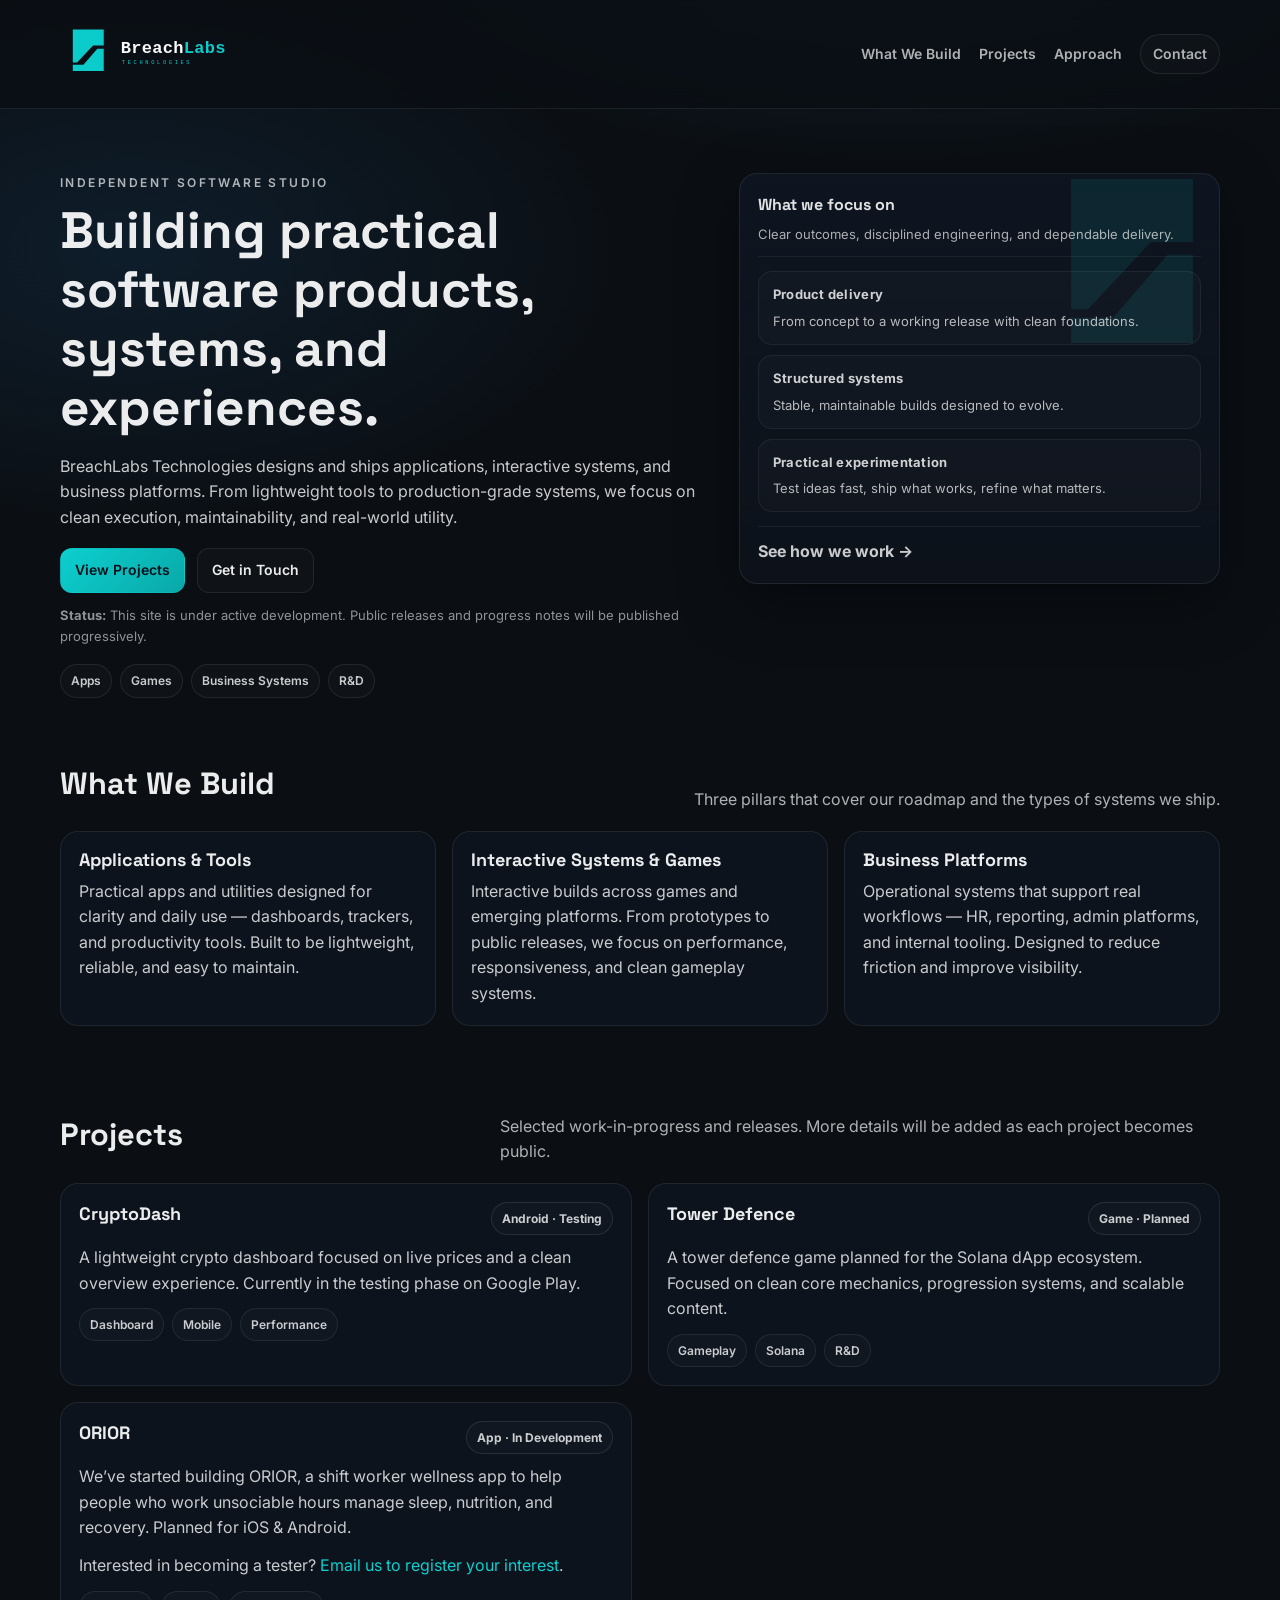
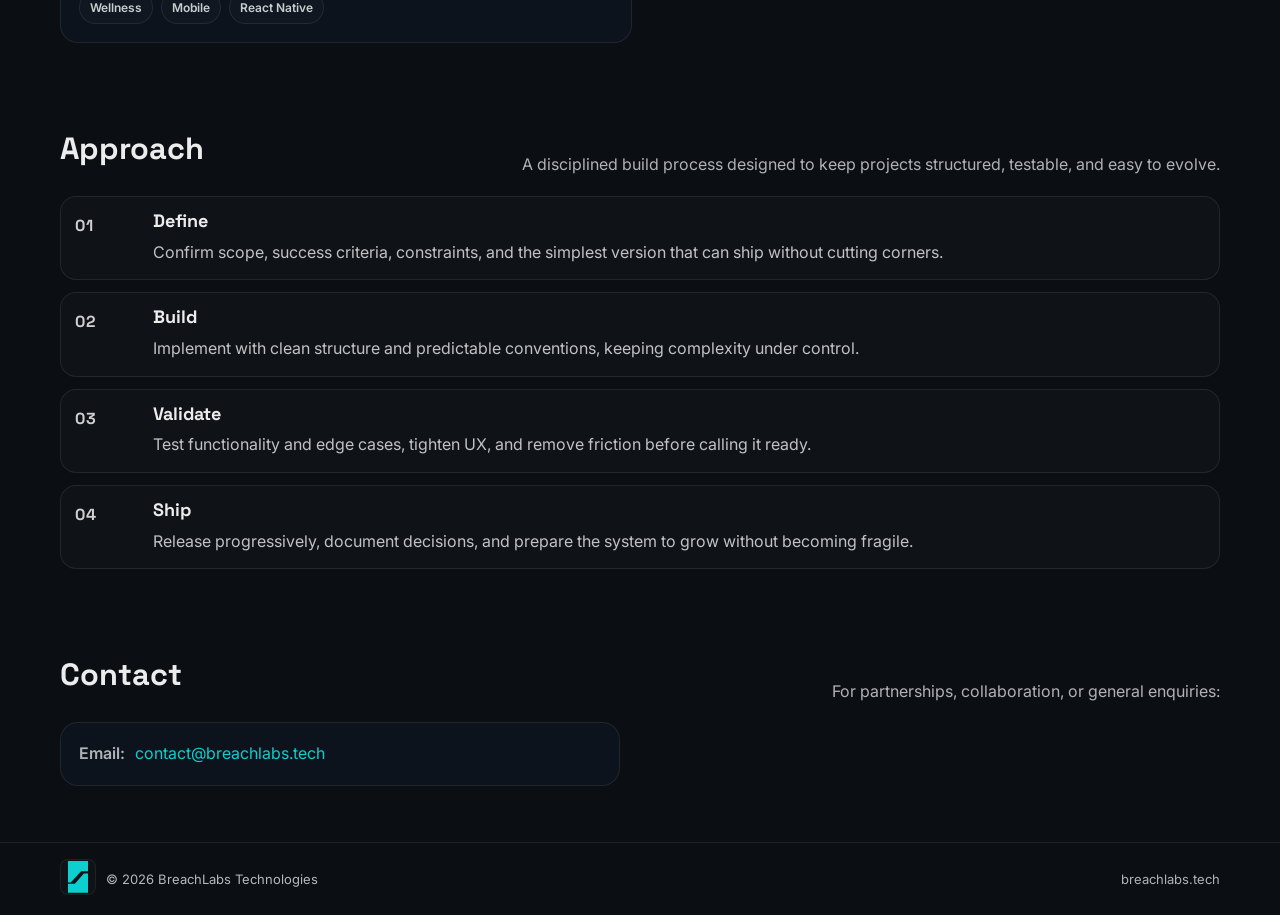
==== index.html @ 1eb80ec8 "Invite prospective ORIOR testers to contact the studio" ====
<!doctype html>
<html lang="en">

<head>
  <meta charset="utf-8" />
  <meta name="viewport" content="width=device-width, initial-scale=1" />

  <title>BreachLabs Technologies — Independent Software Studio</title>
  <meta name="description" content="BreachLabs Technologies is an independent software studio building practical products: apps, interactive systems, and business platforms." />

  <!-- Tells search engines the authoritative URL for this page — prevents duplicate content issues -->
  <link rel="canonical" href="https://breachlabs.tech/" />

  <!-- Colours the browser UI chrome on Android and some mobile browsers -->
  <meta name="theme-color" content="#0b0f14" />

  <!-- ── FAVICONS ───────────────────────────────────────────────────────────────
       favicon.ico   — legacy browsers, must sit in the repo root
       SVG           — modern browsers, scales to any size without quality loss
       apple-touch-icon — iOS home screen bookmark icon
       manifest      — Android PWA install icon discovery
  ──────────────────────────────────────────────────────────────────────────── -->
  <link rel="icon"             href="BL_Icon_Primary.svg"   type="image/svg+xml" />
  <link rel="apple-touch-icon" href="/apple-touch-icon.png" />
  <link rel="manifest"         href="site.webmanifest" />

  <!-- ── OPEN GRAPH — Controls link preview cards on LinkedIn, Slack, Discord etc ──
       All URLs must be absolute. og:image should be 1200×630px PNG.
  ──────────────────────────────────────────────────────────────────────────── -->
  <meta property="og:type"        content="website" />
  <meta property="og:url"         content="https://breachlabs.tech/" />
  <meta property="og:title"       content="BreachLabs Technologies" />
  <meta property="og:description" content="An independent software studio building apps, interactive systems, and business platforms." />
  <meta property="og:image"       content="https://breachlabs.tech/og-image.png" />

  <!-- Large social preview uses the generated PNG below. -->
  <meta name="twitter:card"        content="summary_large_image" />
  <meta name="twitter:title"       content="BreachLabs Technologies" />
  <meta name="twitter:description" content="An independent software studio building apps, interactive systems, and business platforms." />
  <meta name="twitter:image"       content="https://breachlabs.tech/og-image.png" />

  <!-- ── STRUCTURED DATA ───────────────────────────────────────────────────────
       Helps Google understand who BreachLabs is.
       Can trigger a Knowledge Panel in search results over time.
       Add "sameAs" array with social/profile URLs once they exist.
  ──────────────────────────────────────────────────────────────────────────── -->
  <script type="application/ld+json">
  {
    "@context": "https://schema.org",
    "@type": "Organization",
    "name": "BreachLabs Technologies",
    "url": "https://breachlabs.tech/",
    "logo": "https://breachlabs.tech/BL_Icon_Primary.svg",
    "email": "contact@breachlabs.tech"
  }
  </script>

  <!-- ── FONTS ──────────────────────────────────────────────────────────────────
       preconnect opens the connection to Google's servers early, reducing load time.
       crossorigin is required on fonts.gstatic.com for cross-origin font requests.
       display=swap shows fallback text immediately while fonts load, then swaps in.
  ──────────────────────────────────────────────────────────────────────────── -->
  <link rel="preconnect" href="https://fonts.googleapis.com" />
  <link rel="preconnect" href="https://fonts.gstatic.com" crossorigin />
  <link href="https://fonts.googleapis.com/css2?family=Inter:wght@400;500;600&family=Space+Grotesk:wght@500;600;700&display=swap" rel="stylesheet" />

  <link rel="stylesheet" href="styles.css?v=20261010" />
</head>

<body>
  <a class="skip-link" href="#top">Skip to content</a>

  <!-- ── SITE HEADER ───────────────────────────────────────────────────────────
       Sticky — stays visible at the top while the user scrolls.
       backdrop-filter creates the frosted glass blur behind the header.
  ──────────────────────────────────────────────────────────────────────────── -->
  <header class="site-header">
    <div class="container header-inner">

      <!-- Inline SVG used instead of <img src="...svg"> because the SVG files
           have a dark background rect baked in that blends into the dark header.
           Inline SVG has no background — mark and wordmark always visible. -->
      <a class="brand" href="#top" aria-label="BreachLabs Technologies — back to top">
        <svg class="brand-wordmark" viewBox="0 0 480 120" xmlns="http://www.w3.org/2000/svg" aria-hidden="true">
          <g transform="translate(24, 14)">
            <polygon points="0,0 58,0 58,30 38,30 8,62 0,62"    fill="#0DCFCF"/>
            <polygon points="46,36 58,36 58,78 0,78 0,66 20,66" fill="#0DCFCF"/>
          </g>
          <text x="114" y="58"
            font-family="'Courier New','Lucida Console',Consolas,monospace"
            font-size="32" font-weight="700" letter-spacing="0.5" fill="#FFFFFF"
          >Breach<tspan fill="#0DCFCF">Labs</tspan></text>
          <text x="116" y="78"
            font-family="'Courier New','Lucida Console',Consolas,monospace"
            font-size="10" font-weight="400" letter-spacing="5" fill="#0DCFCF"
          >TECHNOLOGIES</text>
        </svg>
      </a>

      <nav class="nav" aria-label="Main navigation">
        <a href="#what-we-build">What We Build</a>
        <a href="#projects">Projects</a>
        <a href="#approach">Approach</a>
        <a href="#contact" class="nav-cta">Contact</a>
      </nav>

    </div>
  </header>


  <!-- id="top" is the anchor target for the brand logo link above -->
  <main id="top">


    <!-- ── HERO ──────────────────────────────────────────────────────────────── -->
    <section class="hero">
      <div class="container hero-inner">

        <div class="hero-copy">
          <p class="eyebrow">Independent Software Studio</p>

          <h1>Building practical software products, systems, and experiences.</h1>

          <p class="lead">
            BreachLabs Technologies designs and ships applications, interactive systems, and business platforms.
            From lightweight tools to production-grade systems, we focus on clean execution, maintainability, and real-world utility.
          </p>

          <div class="hero-actions">
            <a class="btn btn-primary"   href="#projects">View Projects</a>
            <a class="btn btn-secondary" href="#contact">Get in Touch</a>
          </div>

          <p class="status-note">
            <strong>Status:</strong> This site is under active development.
            Public releases and progress notes will be published progressively.
          </p>

          <div class="hero-meta">
            <span class="pill">Apps</span>
            <span class="pill">Games</span>
            <span class="pill">Business Systems</span>
            <span class="pill">R&amp;D</span>
          </div>
        </div>
        <!-- /hero-copy -->


        <!-- <aside> is correct here — supplementary content alongside the main copy -->
        <aside class="hero-panel" aria-label="What we focus on">

          <!-- Decorative watermark — aria-hidden so screen readers skip it entirely.
               Inline SVG keeps it at the exact CSS-declared size regardless of browser. -->
          <div class="hero-mark" aria-hidden="true">
            <svg viewBox="0 0 100 100" xmlns="http://www.w3.org/2000/svg">
              <g transform="translate(21, 11)">
                <polygon points="0,0 58,0 58,30 38,30 8,62 0,62"    fill="#0DCFCF"/>
                <polygon points="46,36 58,36 58,78 0,78 0,66 20,66" fill="#0DCFCF"/>
              </g>
            </svg>
          </div>

          <div class="panel-top">
            <div class="panel-title">What we focus on</div>
            <div class="panel-sub">Clear outcomes, disciplined engineering, and dependable delivery.</div>
          </div>

          <div class="panel-list">
            <div class="panel-item">
              <div class="panel-k">Product delivery</div>
              <div class="panel-v">From concept to a working release with clean foundations.</div>
            </div>
            <div class="panel-item">
              <div class="panel-k">Structured systems</div>
              <div class="panel-v">Stable, maintainable builds designed to evolve.</div>
            </div>
            <div class="panel-item">
              <div class="panel-k">Practical experimentation</div>
              <div class="panel-v">Test ideas fast, ship what works, refine what matters.</div>
            </div>
          </div>

          <div class="panel-foot">
            <a class="panel-link" href="#approach">See how we work →</a>
          </div>

        </aside>
        <!-- /hero-panel -->

      </div>
    </section>
    <!-- /hero -->


    <!-- ── WHAT WE BUILD ─────────────────────────────────────────────────────── -->
    <!-- <article> is used for cards — each is self-contained content that could stand alone -->
    <section class="section" id="what-we-build">
      <div class="container">

        <div class="section-head">
          <h2>What We Build</h2>
          <p class="section-sub">Three pillars that cover our roadmap and the types of systems we ship.</p>
        </div>

        <div class="grid-3">

          <article class="card">
            <h3>Applications &amp; Tools</h3>
            <p>Practical apps and utilities designed for clarity and daily use — dashboards, trackers, and productivity tools. Built to be lightweight, reliable, and easy to maintain.</p>
          </article>

          <article class="card">
            <h3>Interactive Systems &amp; Games</h3>
            <p>Interactive builds across games and emerging platforms. From prototypes to public releases, we focus on performance, responsiveness, and clean gameplay systems.</p>
          </article>

          <article class="card">
            <h3>Business Platforms</h3>
            <p>Operational systems that support real workflows — HR, reporting, admin platforms, and internal tooling. Designed to reduce friction and improve visibility.</p>
          </article>

        </div>
      </div>
    </section>


    <!-- ── PROJECTS ──────────────────────────────────────────────────────────── -->
    <section class="section" id="projects">
      <div class="container">

        <div class="section-head">
          <h2>Projects</h2>
          <p class="section-sub">Selected work-in-progress and releases. More details will be added as each project becomes public.</p>
        </div>

        <div class="grid-2">

          <article class="card">
            <div class="card-top">
              <h3>CryptoDash</h3>
              <span class="badge">Android · Testing</span>
            </div>
            <p>A lightweight crypto dashboard focused on live prices and a clean overview experience. Currently in the testing phase on Google Play.</p>
            <div class="tag-row">
              <span class="tag">Dashboard</span>
              <span class="tag">Mobile</span>
              <span class="tag">Performance</span>
            </div>
          </article>

          <article class="card">
            <div class="card-top">
              <h3>Tower Defence</h3>
              <span class="badge">Game · Planned</span>
            </div>
            <p>A tower defence game planned for the Solana dApp ecosystem. Focused on clean core mechanics, progression systems, and scalable content.</p>
            <div class="tag-row">
              <span class="tag">Gameplay</span>
              <span class="tag">Solana</span>
              <span class="tag">R&amp;D</span>
            </div>
          </article>

          <article class="card">
            <div class="card-top">
              <h3>ORIOR</h3>
              <span class="badge">App · In Development</span>
            </div>
            <p>We’ve started building ORIOR, a shift worker wellness app to help people who work unsociable hours manage sleep, nutrition, and recovery. Planned for iOS &amp; Android.</p>
            <p style="margin-top: 12px;">Interested in becoming a tester? <a href="mailto:contact@breachlabs.tech?subject=ORIOR%20tester%20interest">Email us to register your interest</a>.</p>
            <div class="tag-row">
              <span class="tag">Wellness</span>
              <span class="tag">Mobile</span>
              <span class="tag">React Native</span>
            </div>
          </article>

        </div>
      </div>
    </section>


    <!-- ── APPROACH ──────────────────────────────────────────────────────────── -->
    <!-- step-index numbers are aria-hidden — the h3 headings communicate sequence clearly -->
    <section class="section" id="approach">
      <div class="container">

        <div class="section-head">
          <h2>Approach</h2>
          <p class="section-sub">A disciplined build process designed to keep projects structured, testable, and easy to evolve.</p>
        </div>

        <div class="timeline">

          <div class="step">
            <div class="step-index" aria-hidden="true">01</div>
            <div class="step-body">
              <h3>Define</h3>
              <p>Confirm scope, success criteria, constraints, and the simplest version that can ship without cutting corners.</p>
            </div>
          </div>

          <div class="step">
            <div class="step-index" aria-hidden="true">02</div>
            <div class="step-body">
              <h3>Build</h3>
              <p>Implement with clean structure and predictable conventions, keeping complexity under control.</p>
            </div>
          </div>

          <div class="step">
            <div class="step-index" aria-hidden="true">03</div>
            <div class="step-body">
              <h3>Validate</h3>
              <p>Test functionality and edge cases, tighten UX, and remove friction before calling it ready.</p>
            </div>
          </div>

          <div class="step">
            <div class="step-index" aria-hidden="true">04</div>
            <div class="step-body">
              <h3>Ship</h3>
              <p>Release progressively, document decisions, and prepare the system to grow without becoming fragile.</p>
            </div>
          </div>

        </div>
      </div>
    </section>


    <!-- ── CONTACT ───────────────────────────────────────────────────────────── -->
    <section class="section" id="contact">
      <div class="container">

        <div class="section-head">
          <h2>Contact</h2>
          <p class="section-sub">For partnerships, collaboration, or general enquiries:</p>
        </div>

        <div class="card contact-card">
          <p class="contact-line">
            <span class="contact-label">Email:</span>
            <a href="mailto:contact@breachlabs.tech">contact@breachlabs.tech</a>
          </p>
        </div>

      </div>
    </section>


  </main>


  <!-- ── SITE FOOTER ───────────────────────────────────────────────────────────
       Inline SVG used for the icon — same reason as the header logo.
       aria-hidden on the span, empty aria-label handled by the parent <a>.
  ──────────────────────────────────────────────────────────────────────────── -->
  <footer class="site-footer">
    <div class="container footer-inner">

      <div class="footer-left">

        <a href="#top" aria-label="Back to top">
          <span class="footer-mark" aria-hidden="true">
            <svg viewBox="0 0 58 92" xmlns="http://www.w3.org/2000/svg">
              <polygon points="0,0 58,0 58,30 38,30 8,62 0,62"    fill="#0DCFCF"/>
              <polygon points="46,36 58,36 58,92 0,92 0,66 20,66" fill="#0DCFCF"/>
            </svg>
          </span>
        </a>

        <!-- Year injected by script below — never needs manual updating -->
        <span>© <span id="year"></span> BreachLabs Technologies</span>

      </div>

      <span class="muted">breachlabs.tech</span>

    </div>
  </footer>


  <script>
    // Writes the current year into the footer copyright line
    document.getElementById("year").textContent = new Date().getFullYear();
  </script>

</body>
</html>
---- styles.css ----
/* ============================================================
   FILE:    styles.css
   PROJECT: BreachLabs Technologies — breachlabs.tech
   PURPOSE: Single shared stylesheet for all pages.
   ============================================================ */


/* ============================================================
   DESIGN TOKENS
   All brand values defined once here as CSS custom properties.
   Change a value here and it updates everywhere on the site.

   Three values must always stay in sync:
     --bg here
     theme-color meta tag in index.html and 404.html
     background_color + theme_color in site.webmanifest
   ============================================================ */

:root {
  --bg:        #0b0f14;   /* page background                  */
  --surface:   #0D1117;   /* card and panel background        */
  --surface-2: #111827;   /* nested card background           */

  --border: rgba(255, 255, 255, 0.08);  /* semi-transparent so borders work on any surface */

  --text:  rgba(255, 255, 255, 0.92);
  --muted: rgba(255, 255, 255, 0.68);

  --accent:   #0DCFCF;   /* brand cyan — used on logo, buttons, links */
  --accent-2: #0AA8A8;   /* darker shade for gradient endpoints        */

  --shadow: 0 18px 60px rgba(0, 0, 0, 0.45);
  --radius: 18px;

  --font-body:    Inter, system-ui, -apple-system, "Segoe UI", Roboto, Arial, sans-serif;
  --font-heading: "Space Grotesk", Inter, sans-serif;
  --font-mono:    "Courier New", "Lucida Console", Consolas, monospace;
}


/* ============================================================
   RESET & BASE
   ============================================================ */

/* border-box means padding and border are included in declared width/height */
*,
*::before,
*::after {
  box-sizing: border-box;
}

html {
  min-height: 100%;
  scroll-padding-top: 130px;
}

body {
  min-height: 100vh;
}

body {
  margin: 0;
  font-family: var(--font-body);
  color: var(--text);
  line-height: 1.6;

  /* Two radial glows for depth — base colour fills any remaining area */
  background:
    radial-gradient(1200px 700px at 70% -10%, rgba(53, 199, 255, 0.12), transparent 60%),
    radial-gradient(900px 500px at 10% 10%,  rgba(42, 157, 244, 0.10), transparent 55%),
    var(--bg);
}

a {
  color: var(--accent);
  text-decoration: none;
}

a:hover {
  text-decoration: underline;
}

/* Visible focus ring for keyboard navigation — :focus-visible targets keyboard only, not mouse clicks */
:focus-visible {
  outline: 2px solid var(--accent);
  outline-offset: 3px;
  border-radius: 4px;
}


/* ============================================================
   LAYOUT
   ============================================================ */

/* min() picks the smaller value — caps width on large screens, adds gutters on small screens */
.container {
  width: min(1160px, calc(100% - 48px));
  margin: 0 auto;
}


/* ============================================================
   TYPOGRAPHY
   ============================================================ */

h1, h2, h3 {
  font-family: var(--font-heading);
  line-height: 1.15;
  margin: 0 0 12px;
}

/* clamp(min, preferred, max) — fluid size that scales between breakpoints without media queries */
h1 { font-size: clamp(32px, 4vw, 54px); }
h2 { font-size: clamp(22px, 2.4vw, 32px); }
h3 { font-size: 18px; margin-bottom: 8px; }

/* max-width in ch units limits line length to the optimal reading range (~64 characters) */
.lead {
  color: rgba(255, 255, 255, 0.78);
  font-size: 16px;
  max-width: 64ch;
}

/* letter-spacing: 0.2em adds breathing room to all-caps text at small sizes */
.eyebrow {
  margin: 0 0 10px;
  color: var(--muted);
  font-weight: 600;
  letter-spacing: 0.2em;
  text-transform: uppercase;
  font-size: 12px;
}

.muted {
  color: var(--muted);
}


/* ============================================================
   SITE HEADER
   ============================================================ */

.site-header {
  position: sticky;
  top: 0;
  z-index: 50;
  backdrop-filter: blur(10px);
  -webkit-backdrop-filter: blur(10px); /* Safari prefix required */
  background: rgba(11, 15, 20, 0.72);
  border-bottom: 1px solid var(--border);
}

.header-inner {
  display: flex;
  align-items: center;
  justify-content: space-between;
  padding: 22px 0;
  gap: 18px;
  flex-wrap: wrap;
}

/* flex: 0 0 auto — logo never shrinks even when nav takes up space */
.brand {
  display: flex;
  align-items: center;
  text-decoration: none;
  min-width: 0;
  flex: 0 0 auto;
}

/* viewBox is 480×120 (4:1 ratio) — width scales automatically from height */
.brand-wordmark {
  display: block;
  height: 64px;
  width: auto;
  overflow: visible;
  opacity: 0.98;
}

/* margin-left: auto pushes the nav to the right edge */
.nav {
  display: flex;
  gap: 18px;
  align-items: center;
  justify-content: flex-end;
  flex: 0 1 auto;
  flex-wrap: wrap;
  margin-left: auto;
}

.nav a {
  color: var(--muted);
  font-weight: 600;
  font-size: 14px;
  white-space: nowrap; /* prevents link text wrapping at mid-range widths */
}

.nav a:hover {
  color: var(--text);
  text-decoration: none;
}

/* Contact link styled as a bordered pill to visually separate it from nav links */
.nav-cta {
  padding: 8px 12px;
  border: 1px solid var(--border);
  border-radius: 999px;
  background: rgba(255, 255, 255, 0.02);
}

.nav-cta:hover {
  border-color: var(--accent);
  color: var(--accent) !important; /* !important overrides the .nav a colour rule above */
}


/* ============================================================
   HERO SECTION
   1.15fr / 0.85fr gives copy ~57% width and panel ~43%
   ============================================================ */

.hero {
  padding: 64px 0 24px;
}

.hero-inner {
  display: grid;
  grid-template-columns: 1.15fr 0.85fr;
  gap: 28px;
  align-items: start; /* columns align to top edges, panel stays compact */
}

.hero-actions {
  display: flex;
  gap: 12px;
  margin-top: 18px;
  flex-wrap: wrap;
}

.status-note {
  margin-top: 12px;
  color: rgba(255, 255, 255, 0.55);
  font-size: 13px;
}

.hero-meta {
  display: flex;
  gap: 8px;
  flex-wrap: wrap;
  margin-top: 18px;
}


/* ============================================================
   BUTTONS
   ============================================================ */

.btn {
  display: inline-flex;
  align-items: center;
  justify-content: center;
  padding: 10px 14px;
  border-radius: 12px;
  font-weight: 600;
  font-size: 14px;
  border: 1px solid transparent;
  cursor: pointer;
  transition: filter 0.15s ease, border-color 0.15s ease;
}

/* Text colour #06111b is dark navy — readable on cyan gradient and on-brand */
.btn-primary {
  background: linear-gradient(135deg, var(--accent), var(--accent-2));
  color: #06111b;
}

.btn-primary:hover {
  text-decoration: none;
  filter: brightness(1.08);
}

.btn-secondary {
  border-color: var(--border);
  background: rgba(255, 255, 255, 0.02);
  color: var(--text);
}

.btn-secondary:hover {
  text-decoration: none;
  border-color: rgba(255, 255, 255, 0.16);
}


/* ============================================================
   PILLS & TAGS
   Visually identical — pill used in hero-meta, tag used in cards
   ============================================================ */

.pill,
.tag {
  padding: 6px 10px;
  border-radius: 999px; /* large value produces a pill shape at any height */
  border: 1px solid var(--border);
  background: rgba(255, 255, 255, 0.02);
  color: rgba(255, 255, 255, 0.78);
  font-size: 12px;
  font-weight: 600;
}

.tag-row {
  margin-top: 12px;
  display: flex;
  gap: 8px;
  flex-wrap: wrap;
}


/* ============================================================
   HERO PANEL (right column)
   overflow: hidden clips the watermark mark that bleeds outside
   ============================================================ */

.hero-panel {
  position: relative;
  border-radius: var(--radius);
  border: 1px solid var(--border);
  background: linear-gradient(180deg, rgba(16, 24, 38, 0.65), rgba(16, 24, 38, 0.35));
  box-shadow: var(--shadow);
  padding: 18px;
  overflow: hidden;
}

/* Decorative watermark — positioned to bleed out of the top-right corner */
.hero-mark {
  position: absolute;
  right: -18px;
  top: -18px;
  width: 210px;
  opacity: 0.10;        /* subtle — doesn't compete with content */
  pointer-events: none; /* doesn't intercept clicks */
}

.hero-mark svg {
  width: 100%;
  height: auto;
  display: block;
}

.panel-top {
  position: relative;
  padding-bottom: 12px;
  border-bottom: 1px solid rgba(255, 255, 255, 0.06);
}

.panel-title {
  font-family: var(--font-heading);
  font-weight: 700;
  color: rgba(255, 255, 255, 0.88);
  margin-bottom: 6px;
}

.panel-sub {
  color: rgba(255, 255, 255, 0.66);
  font-size: 13px;
}

.panel-list {
  position: relative;
  display: grid;
  gap: 10px;
  margin-top: 14px;
}

.panel-item {
  border: 1px solid rgba(255, 255, 255, 0.06);
  background: rgba(255, 255, 255, 0.02);
  border-radius: 14px;
  padding: 12px 14px;
}

.panel-k {
  color: rgba(255, 255, 255, 0.80);
  font-weight: 700;
  font-size: 13px;
  letter-spacing: 0.02em;
}

.panel-v {
  margin-top: 6px;
  color: rgba(255, 255, 255, 0.70);
  font-size: 13px;
}

.panel-foot {
  position: relative;
  margin-top: 14px;
  padding-top: 12px;
  border-top: 1px solid rgba(255, 255, 255, 0.06);
}

.panel-link {
  color: rgba(255, 255, 255, 0.78);
  font-weight: 700;
}

.panel-link:hover {
  color: rgba(255, 255, 255, 0.92);
  text-decoration: none;
}


/* ============================================================
   CONTENT SECTIONS
   ============================================================ */

.section {
  padding: 44px 0;
}

/* align-items: flex-end aligns heading and subtitle to their bottom edges — looks balanced at different sizes */
.section-head {
  display: flex;
  align-items: flex-end;
  justify-content: space-between;
  gap: 18px;
  flex-wrap: wrap;
  margin-bottom: 18px;
}

.section-sub {
  margin: 0;
  color: var(--muted);
  max-width: 72ch;
}


/* ============================================================
   GRIDS
   ============================================================ */

.grid-3 {
  display: grid;
  grid-template-columns: repeat(3, 1fr);
  gap: 16px;
}

.grid-2 {
  display: grid;
  grid-template-columns: repeat(2, 1fr);
  gap: 16px;
}


/* ============================================================
   CARDS
   ============================================================ */

.card {
  border-radius: var(--radius);
  border: 1px solid var(--border);
  background: rgba(16, 24, 38, 0.55);
  padding: 18px;
  transition: border-color 0.2s ease;
}

.card:hover {
  border-color: rgba(255, 255, 255, 0.14);
}

.card p {
  color: rgba(255, 255, 255, 0.78);
  margin: 0;
}

/* flex-wrap: wrap — badge wraps below the title if the title is long */
.card-top {
  display: flex;
  align-items: center;
  justify-content: space-between;
  gap: 12px;
  flex-wrap: wrap;
  margin-bottom: 10px;
}

/* white-space: nowrap prevents "Android · Testing" wrapping mid-phrase */
.badge {
  padding: 6px 10px;
  border-radius: 999px;
  border: 1px solid rgba(255, 255, 255, 0.10);
  background: rgba(255, 255, 255, 0.02);
  color: rgba(255, 255, 255, 0.78);
  font-size: 12px;
  font-weight: 700;
  white-space: nowrap;
}

/* max-width keeps the contact card from stretching full-width on large screens */
.contact-card {
  max-width: 560px;
}

.contact-line {
  margin: 0;
  display: flex;
  gap: 10px;
  align-items: center;
  flex-wrap: wrap;
}

.contact-label {
  color: var(--muted);
  font-weight: 600;
}


/* ============================================================
   APPROACH TIMELINE
   Two-column grid per step: number column (fixed) + content (fluid)
   ============================================================ */

.timeline {
  display: grid;
  grid-template-columns: 1fr;
  gap: 12px;
}

.step {
  display: grid;
  grid-template-columns: 64px 1fr;
  gap: 14px;
  align-items: start;
  border: 1px solid var(--border);
  background: rgba(255, 255, 255, 0.02);
  border-radius: 16px;
  padding: 14px;
  transition: border-color 0.2s ease;
}

.step:hover {
  border-color: rgba(255, 255, 255, 0.14);
}

.step-index {
  font-family: var(--font-heading);
  font-weight: 800;
  letter-spacing: 0.06em;
  color: rgba(255, 255, 255, 0.80);
  padding-top: 2px; /* optical alignment with the h3 beside it */
}

.step-body p {
  margin: 0;
  color: rgba(255, 255, 255, 0.74);
}


/* ============================================================
   404 PAGE
   ============================================================ */

.error-page {
  padding: 96px 0 128px;
  max-width: 560px;
}

/* Large decorative number — colour uses --border so it reads as a ghost watermark */
.error-code {
  font-family: var(--font-mono);
  font-size: clamp(80px, 15vw, 160px);
  font-weight: 700;
  color: var(--border);
  line-height: 1;
  margin: 0 0 16px;
  letter-spacing: -4px;
}


/* ============================================================
   SITE FOOTER
   ============================================================ */

.site-footer {
  border-top: 1px solid var(--border);
  padding: 10px 0;
  margin-top: 12px;
}

/* flex-wrap: nowrap keeps the footer on one line */
.footer-inner {
  display: flex;
  justify-content: space-between;
  align-items: center;
  gap: 12px;
  color: rgba(255, 255, 255, 0.70);
  font-size: 13px;
  flex-wrap: nowrap;
  min-height: 52px;
}

.footer-left {
  display: flex;
  align-items: center;
  gap: 10px;
  min-width: 0; /* allows flex child to shrink below its content size */
}

.footer-mark {
  width: 36px;
  height: 36px;
  display: inline-flex;
  align-items: center;
  justify-content: center;
  border-radius: 8px;
  border: 1px solid rgba(255, 255, 255, 0.06);
  background: rgba(255, 255, 255, 0.02);
  flex: 0 0 auto;
  transition: border-color 0.2s ease;
}

.footer-mark:hover {
  border-color: var(--accent);
}

.footer-mark svg {
  width: 20px;
  height: auto;
  display: block;
}


/* ============================================================
   RESPONSIVE — TABLET  (≤920px)
   ============================================================ */

@media (max-width: 920px) {

  .hero-inner {
    grid-template-columns: 1fr; /* stack hero columns vertically */
  }

  .hero-mark {
    width: 180px;
  }

  .brand-wordmark {
    height: 52px;
  }

  .footer-inner {
    flex-wrap: wrap;
    min-height: auto;
  }

}


/* ============================================================
   RESPONSIVE — MOBILE  (≤760px)
   ============================================================ */

@media (max-width: 760px) {

  .header-inner { padding: 12px 0; gap: 8px; }
  .nav {
    display: flex;
    width: 100%;
    margin-left: 0;
    justify-content: flex-start;
    gap: 8px 12px;
  }
  .nav a { font-size: 12px; }
  .nav-cta { padding: 6px 10px; }
  html { scroll-padding-top: 150px; }

  .grid-3 { grid-template-columns: 1fr; }
  .grid-2 { grid-template-columns: 1fr; }

  .step {
    grid-template-columns: 48px 1fr;
  }

  .brand-wordmark {
    height: 44px;
  }

  .footer-inner {
    flex-wrap: wrap;
    min-height: auto;
  }

}

/* Keep section headings clear of the sticky header and support keyboard shortcuts. */
.skip-link { position: fixed; top: 8px; left: 8px; z-index: 100; padding: 10px 14px; background: var(--bg); transform: translateY(-160%); }
.skip-link:focus { transform: translateY(0); }
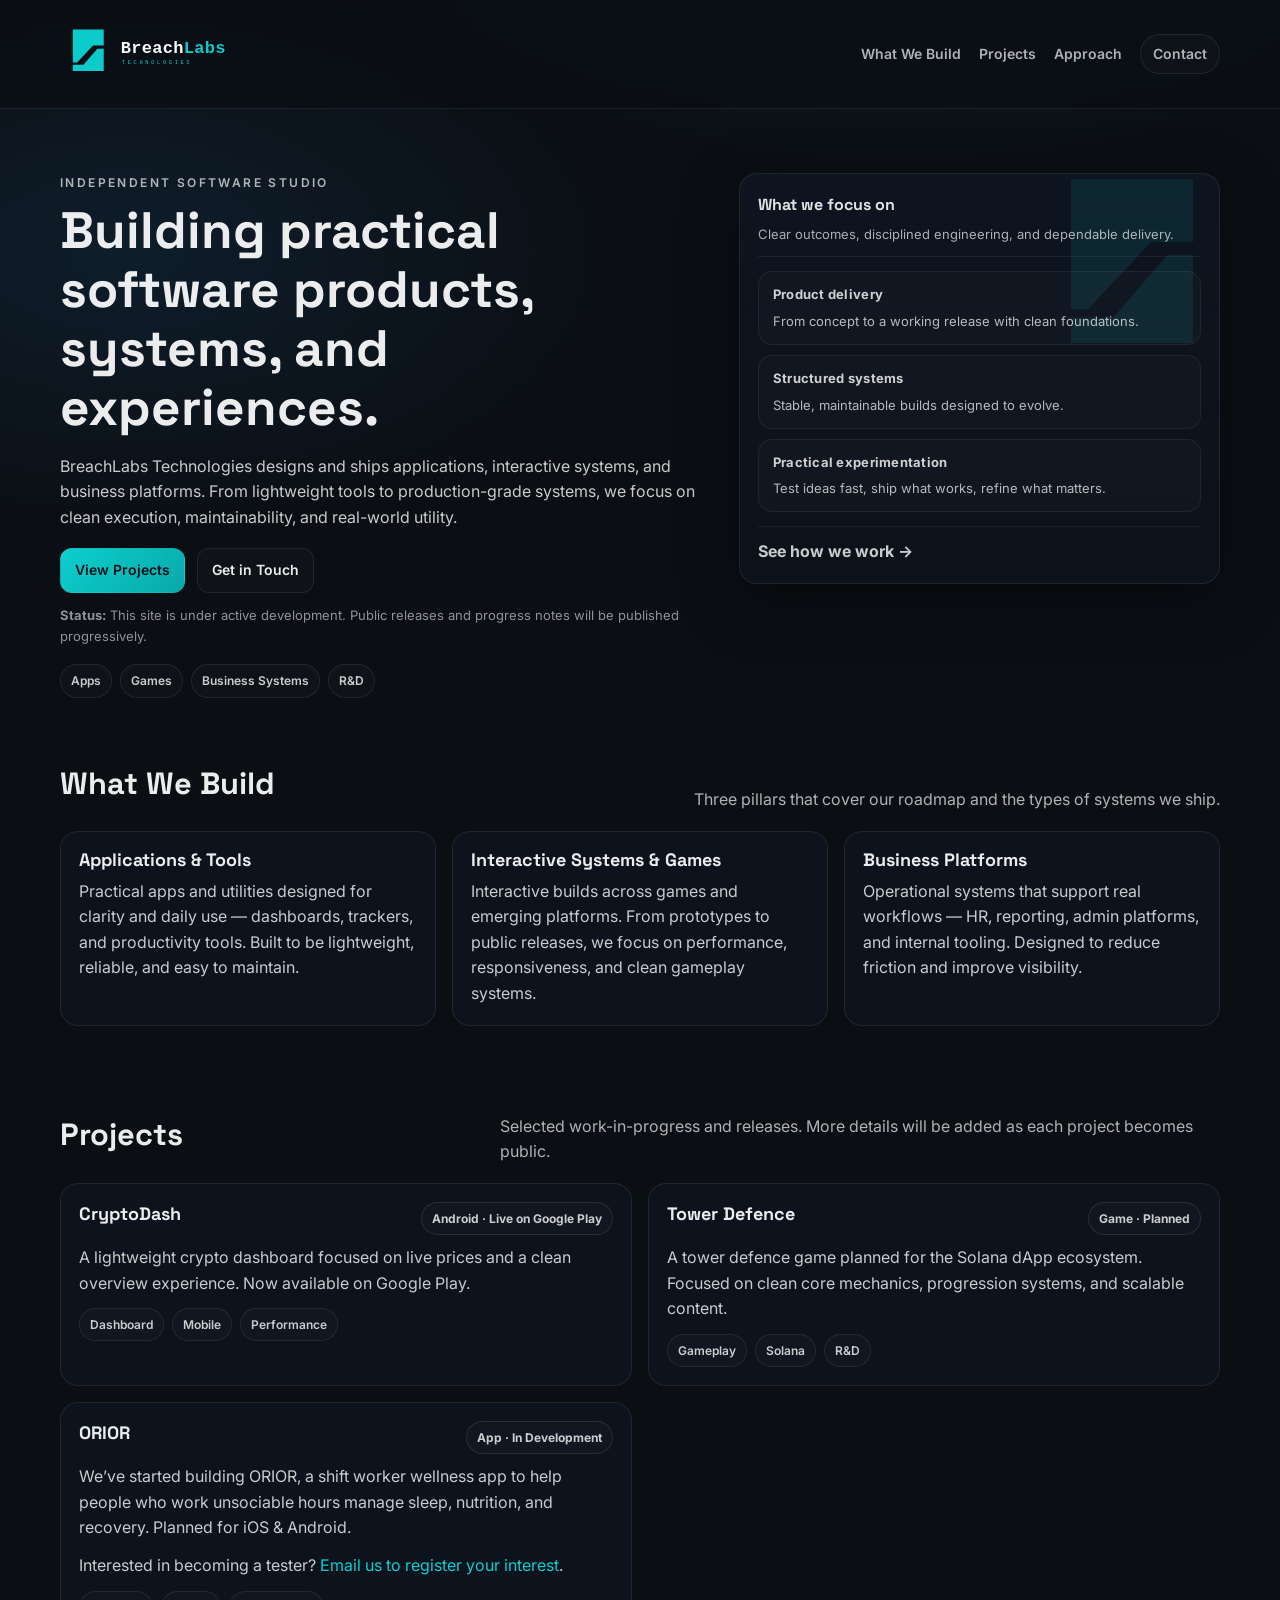
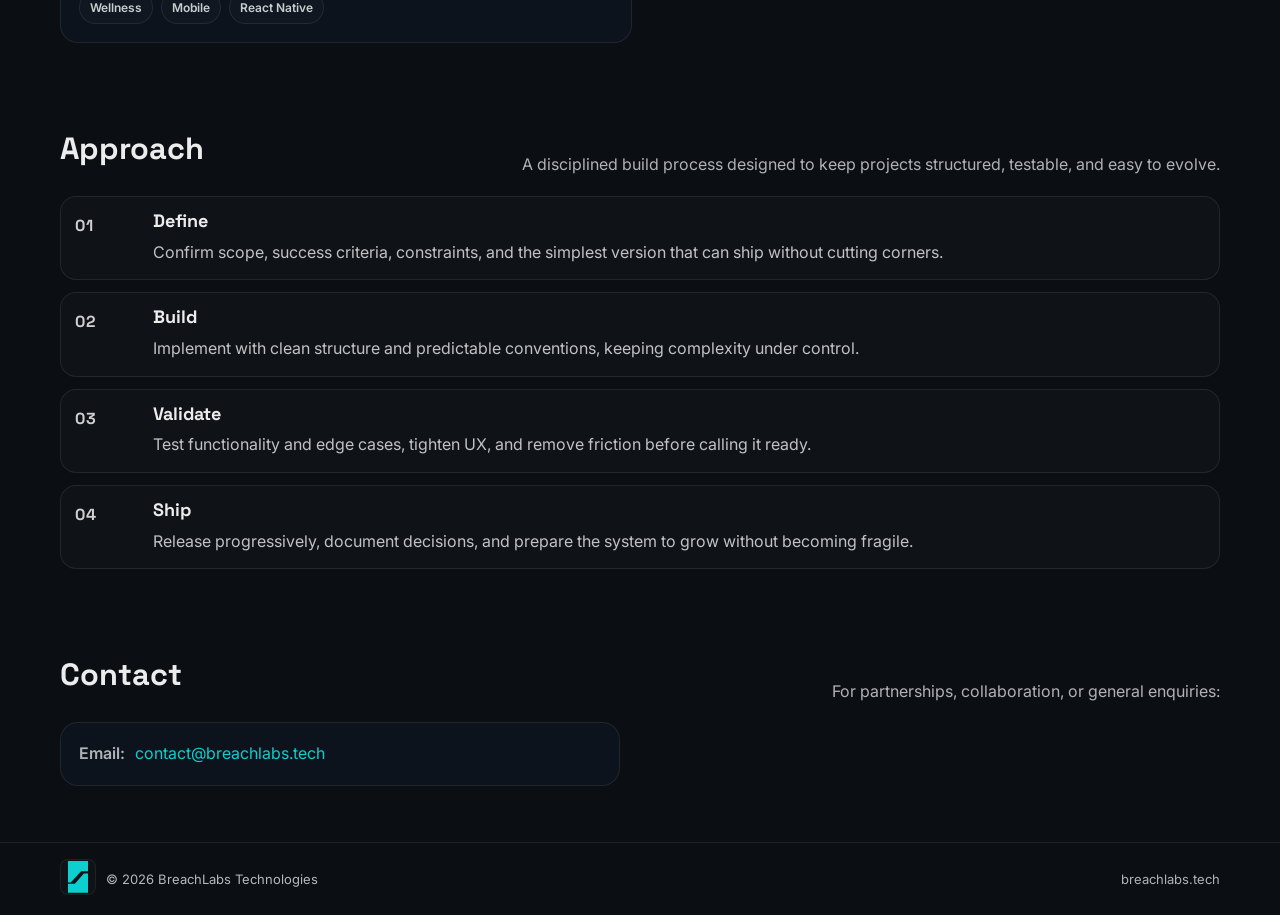
==== commit 23d274e8: "Update CryptoDash status to live on Google Play" ====
--- a/index.html
+++ b/index.html
@@ -238,9 +238,9 @@
           <article class="card">
             <div class="card-top">
               <h3>CryptoDash</h3>
-              <span class="badge">Android · Testing</span>
-            </div>
-            <p>A lightweight crypto dashboard focused on live prices and a clean overview experience. Currently in the testing phase on Google Play.</p>
+              <span class="badge">Android · Live on Google Play</span>
+            </div>
+            <p>A lightweight crypto dashboard focused on live prices and a clean overview experience. Now available on Google Play.</p>
             <div class="tag-row">
               <span class="tag">Dashboard</span>
               <span class="tag">Mobile</span>
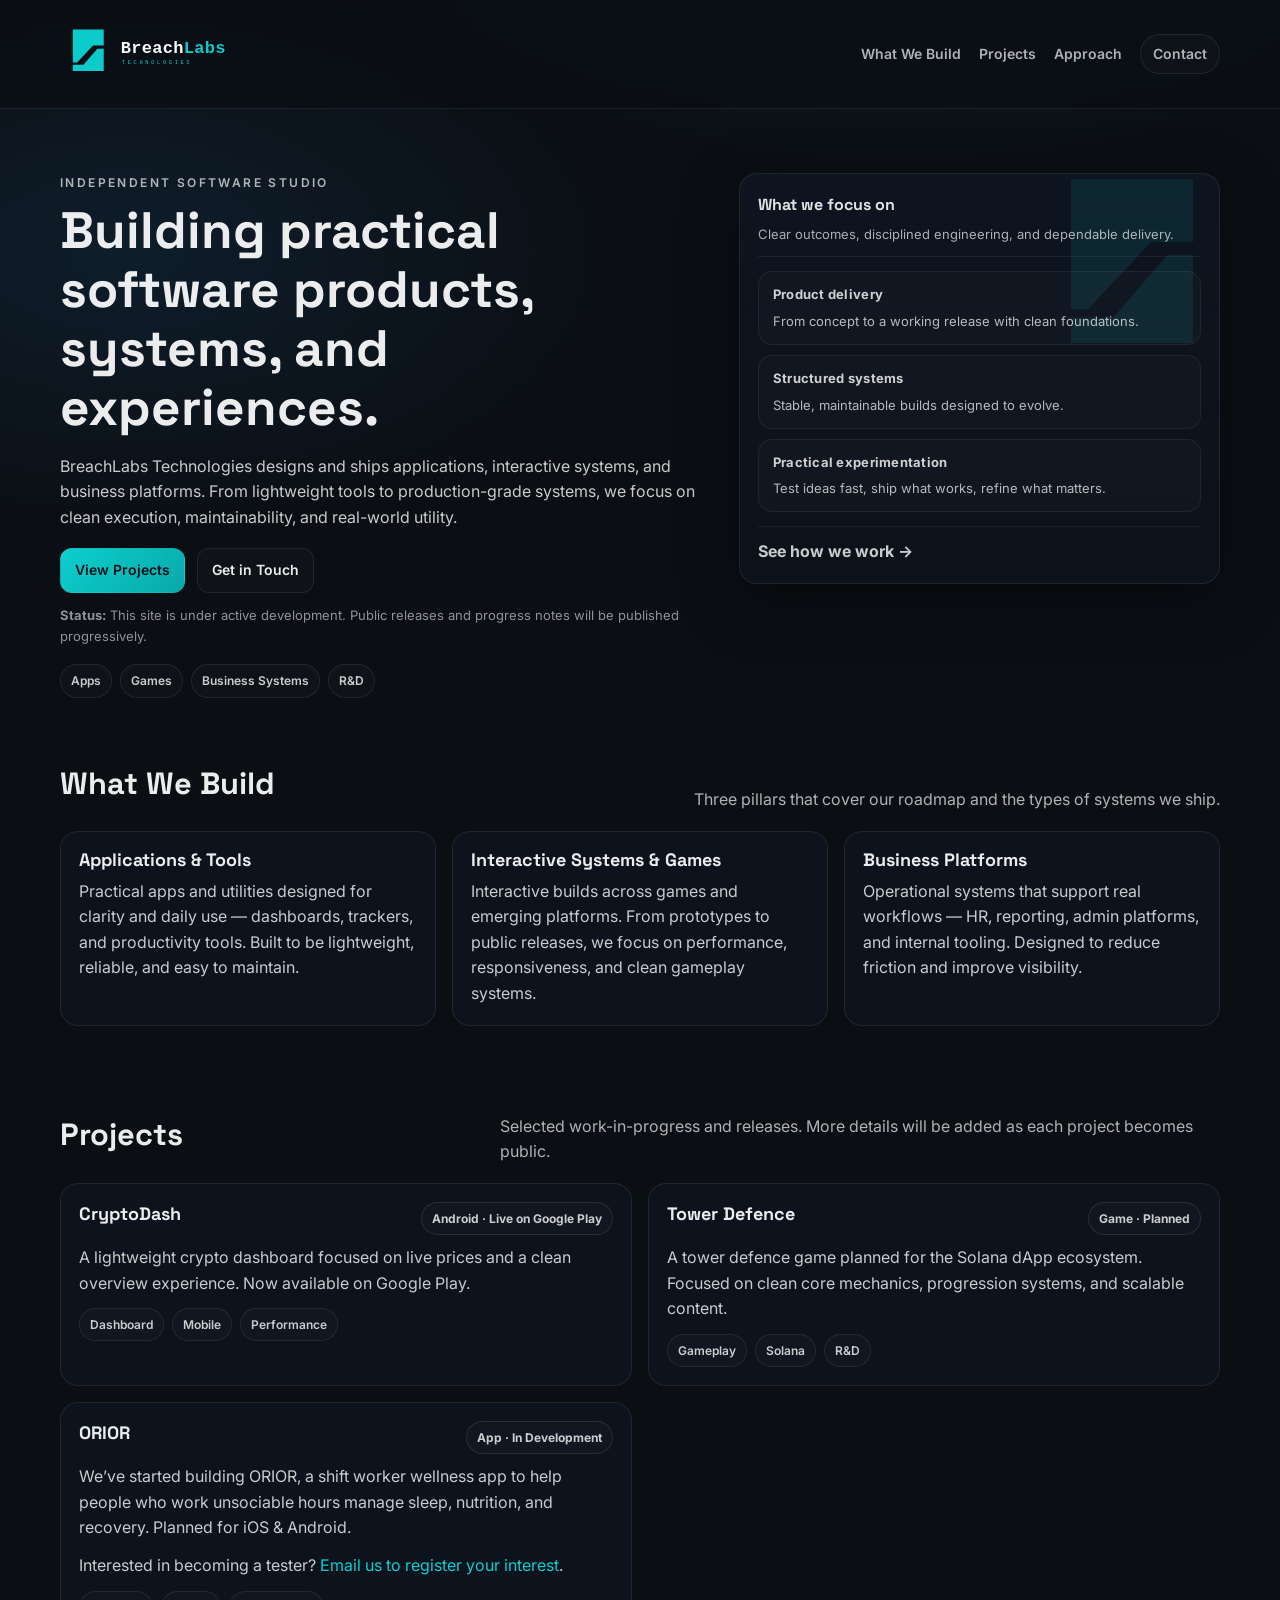
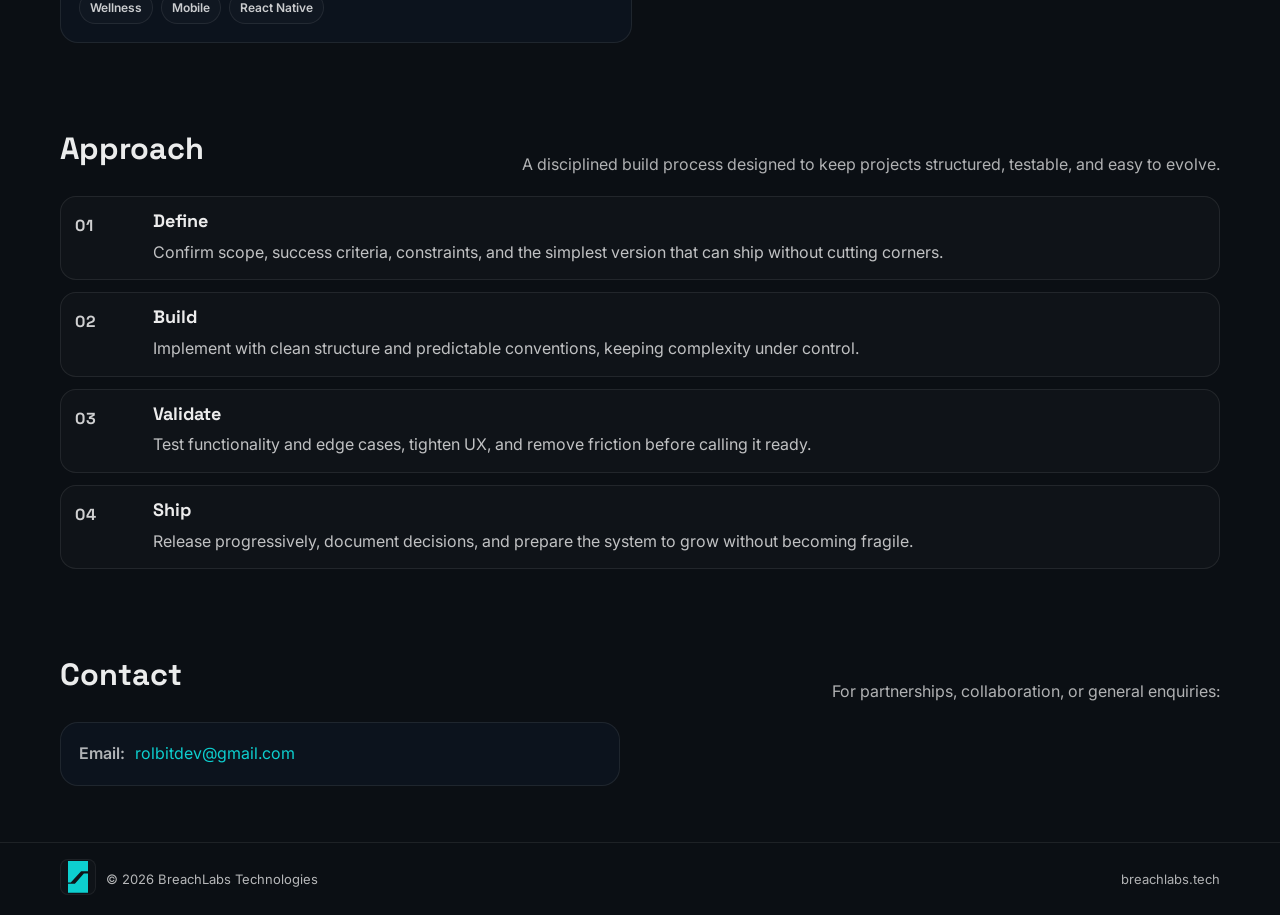
==== commit c85174b5: "Restore Gmail contact address and ORIOR tester destination" ====
--- a/index.html
+++ b/index.html
@@ -51,7 +51,7 @@
     "name": "BreachLabs Technologies",
     "url": "https://breachlabs.tech/",
     "logo": "https://breachlabs.tech/BL_Icon_Primary.svg",
-    "email": "contact@breachlabs.tech"
+    "email": "rolbitdev@gmail.com"
   }
   </script>
 
@@ -267,7 +267,7 @@
               <span class="badge">App · In Development</span>
             </div>
             <p>We’ve started building ORIOR, a shift worker wellness app to help people who work unsociable hours manage sleep, nutrition, and recovery. Planned for iOS &amp; Android.</p>
-            <p style="margin-top: 12px;">Interested in becoming a tester? <a href="mailto:contact@breachlabs.tech?subject=ORIOR%20tester%20interest">Email us to register your interest</a>.</p>
+            <p style="margin-top: 12px;">Interested in becoming a tester? <a href="mailto:rolbitdev@gmail.com?subject=ORIOR%20tester%20interest">Email us to register your interest</a>.</p>
             <div class="tag-row">
               <span class="tag">Wellness</span>
               <span class="tag">Mobile</span>
@@ -341,7 +341,7 @@
         <div class="card contact-card">
           <p class="contact-line">
             <span class="contact-label">Email:</span>
-            <a href="mailto:contact@breachlabs.tech">contact@breachlabs.tech</a>
+            <a href="mailto:rolbitdev@gmail.com">rolbitdev@gmail.com</a>
           </p>
         </div>
 
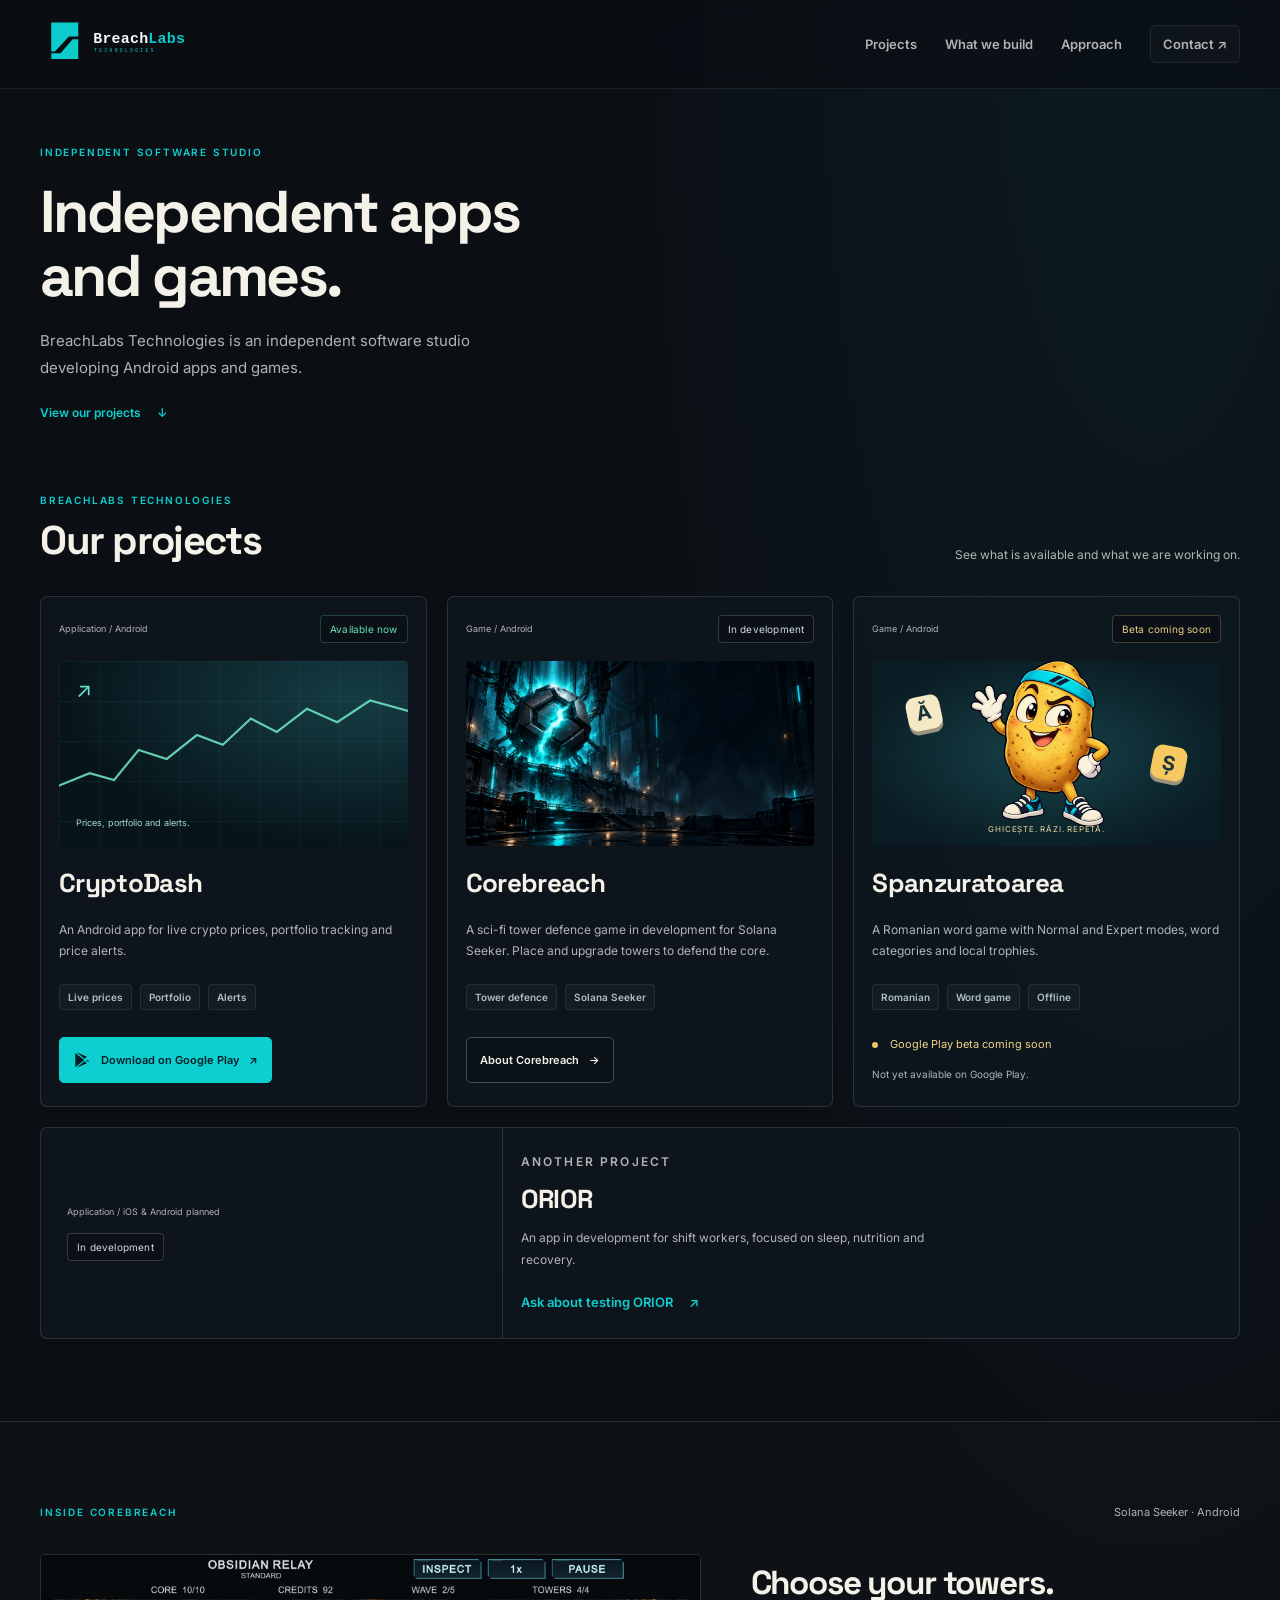
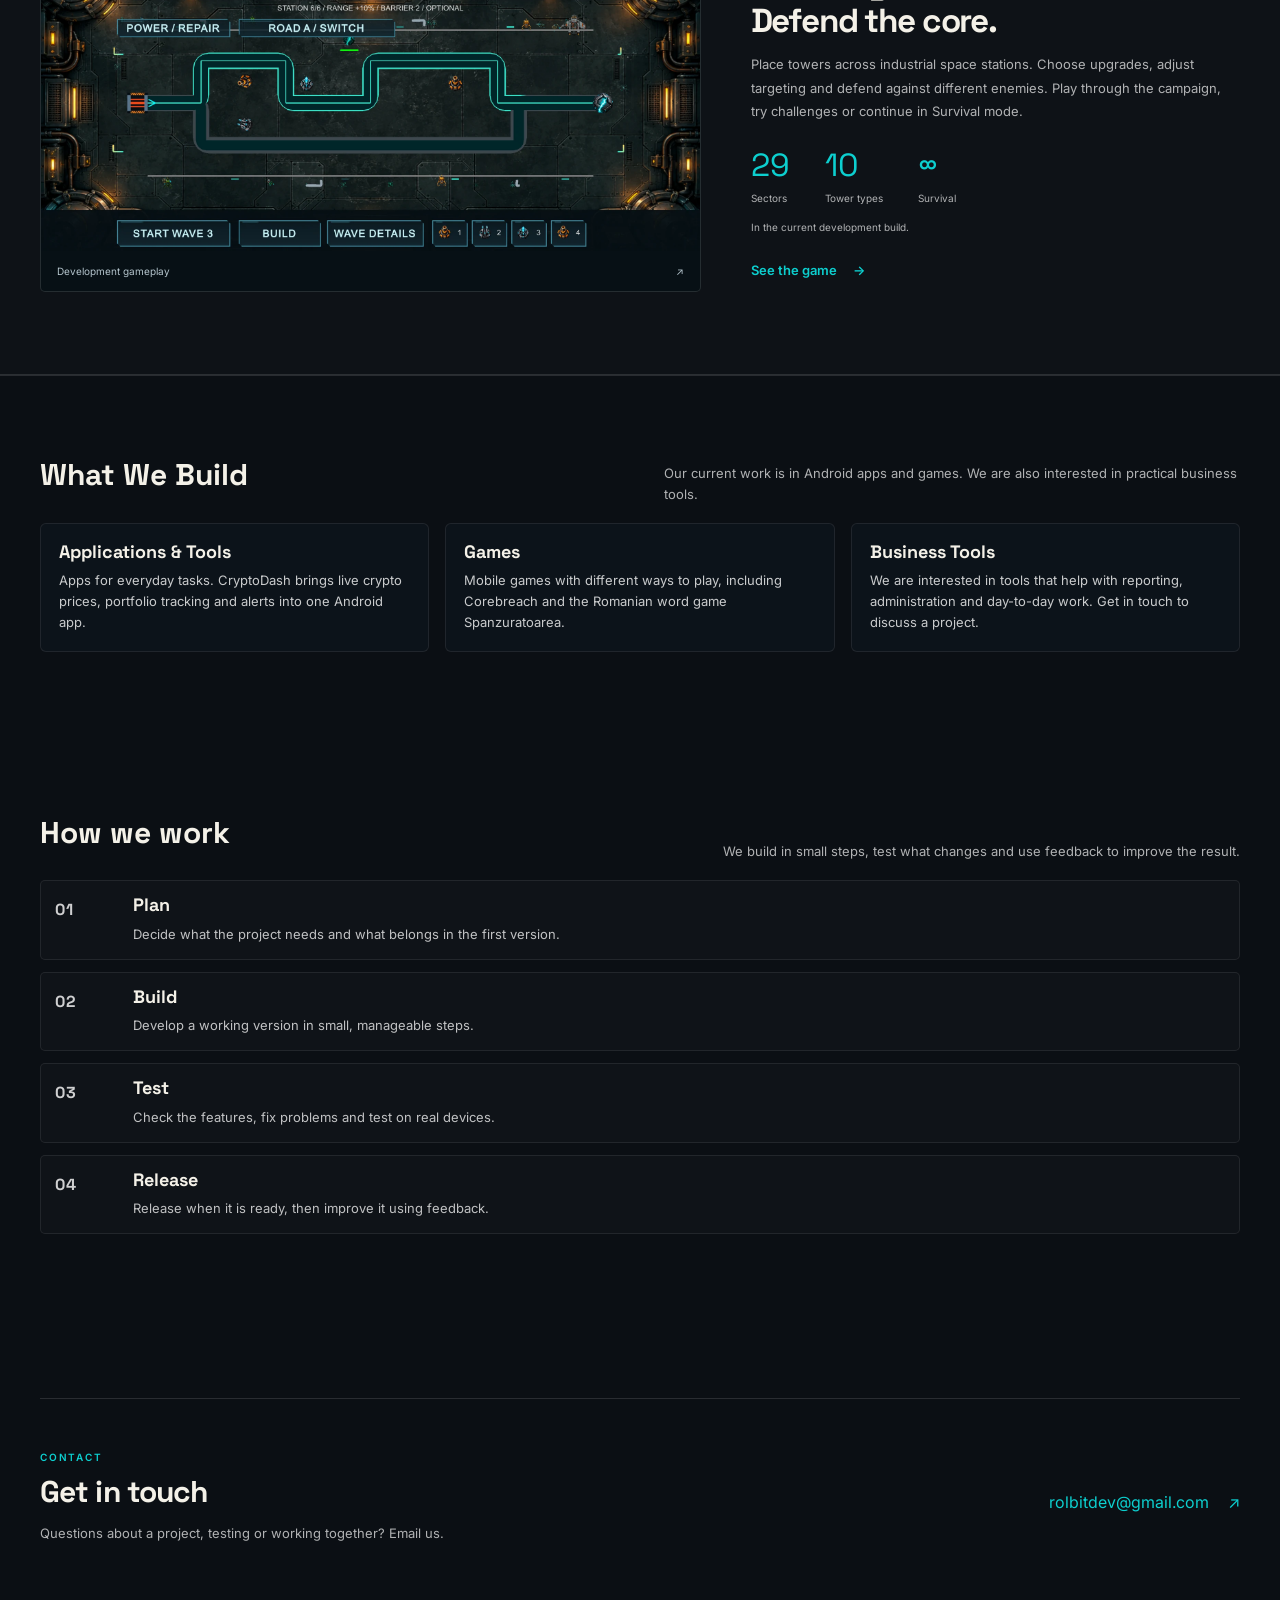
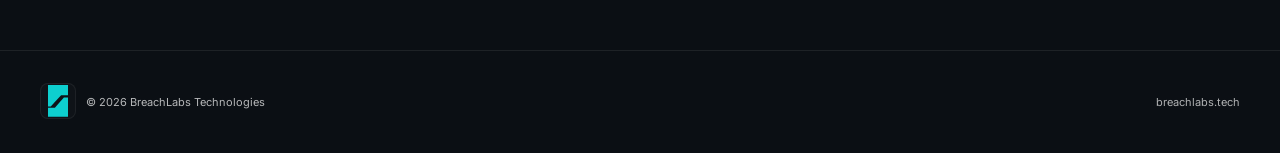
==== commit 55b4b02d: "Present studio projects and add Corebreach game page" ====
--- a/index.html
+++ b/index.html
@@ -1,87 +1,21 @@
 <!doctype html>
-<html lang="en">
-
-<head>
-  <meta charset="utf-8" />
-  <meta name="viewport" content="width=device-width, initial-scale=1" />
-
-  <title>BreachLabs Technologies — Independent Software Studio</title>
-  <meta name="description" content="BreachLabs Technologies is an independent software studio building practical products: apps, interactive systems, and business platforms." />
-
-  <!-- Tells search engines the authoritative URL for this page — prevents duplicate content issues -->
-  <link rel="canonical" href="https://breachlabs.tech/" />
-
-  <!-- Colours the browser UI chrome on Android and some mobile browsers -->
-  <meta name="theme-color" content="#0b0f14" />
-
-  <!-- ── FAVICONS ───────────────────────────────────────────────────────────────
-       favicon.ico   — legacy browsers, must sit in the repo root
-       SVG           — modern browsers, scales to any size without quality loss
-       apple-touch-icon — iOS home screen bookmark icon
-       manifest      — Android PWA install icon discovery
-  ──────────────────────────────────────────────────────────────────────────── -->
-  <link rel="icon"             href="BL_Icon_Primary.svg"   type="image/svg+xml" />
-  <link rel="apple-touch-icon" href="/apple-touch-icon.png" />
-  <link rel="manifest"         href="site.webmanifest" />
-
-  <!-- ── OPEN GRAPH — Controls link preview cards on LinkedIn, Slack, Discord etc ──
-       All URLs must be absolute. og:image should be 1200×630px PNG.
-  ──────────────────────────────────────────────────────────────────────────── -->
-  <meta property="og:type"        content="website" />
-  <meta property="og:url"         content="https://breachlabs.tech/" />
-  <meta property="og:title"       content="BreachLabs Technologies" />
-  <meta property="og:description" content="An independent software studio building apps, interactive systems, and business platforms." />
-  <meta property="og:image"       content="https://breachlabs.tech/og-image.png" />
-
-  <!-- Large social preview uses the generated PNG below. -->
-  <meta name="twitter:card"        content="summary_large_image" />
-  <meta name="twitter:title"       content="BreachLabs Technologies" />
-  <meta name="twitter:description" content="An independent software studio building apps, interactive systems, and business platforms." />
-  <meta name="twitter:image"       content="https://breachlabs.tech/og-image.png" />
-
-  <!-- ── STRUCTURED DATA ───────────────────────────────────────────────────────
-       Helps Google understand who BreachLabs is.
-       Can trigger a Knowledge Panel in search results over time.
-       Add "sameAs" array with social/profile URLs once they exist.
-  ──────────────────────────────────────────────────────────────────────────── -->
-  <script type="application/ld+json">
-  {
-    "@context": "https://schema.org",
-    "@type": "Organization",
-    "name": "BreachLabs Technologies",
-    "url": "https://breachlabs.tech/",
-    "logo": "https://breachlabs.tech/BL_Icon_Primary.svg",
-    "email": "rolbitdev@gmail.com"
-  }
-  </script>
-
-  <!-- ── FONTS ──────────────────────────────────────────────────────────────────
-       preconnect opens the connection to Google's servers early, reducing load time.
-       crossorigin is required on fonts.gstatic.com for cross-origin font requests.
-       display=swap shows fallback text immediately while fonts load, then swaps in.
-  ──────────────────────────────────────────────────────────────────────────── -->
-  <link rel="preconnect" href="https://fonts.googleapis.com" />
-  <link rel="preconnect" href="https://fonts.gstatic.com" crossorigin />
-  <link href="https://fonts.googleapis.com/css2?family=Inter:wght@400;500;600&family=Space+Grotesk:wght@500;600;700&display=swap" rel="stylesheet" />
-
-  <link rel="stylesheet" href="styles.css?v=20261010" />
-</head>
-
-<body>
-  <a class="skip-link" href="#top">Skip to content</a>
-
-  <!-- ── SITE HEADER ───────────────────────────────────────────────────────────
-       Sticky — stays visible at the top while the user scrolls.
-       backdrop-filter creates the frosted glass blur behind the header.
-  ──────────────────────────────────────────────────────────────────────────── -->
-  <header class="site-header">
-    <div class="container header-inner">
-
-      <!-- Inline SVG used instead of <img src="...svg"> because the SVG files
-           have a dark background rect baked in that blends into the dark header.
-           Inline SVG has no background — mark and wordmark always visible. -->
-      <a class="brand" href="#top" aria-label="BreachLabs Technologies — back to top">
-        <svg class="brand-wordmark" viewBox="0 0 480 120" xmlns="http://www.w3.org/2000/svg" aria-hidden="true">
+<html lang="en"><head>
+<meta charset="utf-8"><meta name="viewport" content="width=device-width, initial-scale=1">
+<title>BreachLabs Technologies — Independent Apps and Games</title><meta name="description" content="Android apps and games from BreachLabs Technologies. CryptoDash is available on Google Play. Corebreach and Spanzuratoarea are in development.">
+<link rel="canonical" href="https://breachlabs.tech/">
+<meta name="theme-color" content="#0b0f14">
+<link rel="icon" href="BL_Icon_Primary.svg" type="image/svg+xml">
+<link rel="apple-touch-icon" href="apple-touch-icon.png">
+<meta property="og:type" content="website"><meta property="og:title" content="BreachLabs Technologies — Independent Apps and Games">
+<meta property="og:description" content="Android apps and games from BreachLabs Technologies. CryptoDash is available on Google Play. Corebreach and Spanzuratoarea are in development."><meta property="og:url" content="https://breachlabs.tech/">
+<meta property="og:image" content="https://breachlabs.tech/og-image.png">
+<meta name="twitter:card" content="summary_large_image">
+<link rel="preconnect" href="https://fonts.googleapis.com"><link rel="preconnect" href="https://fonts.gstatic.com" crossorigin>
+<link href="https://fonts.googleapis.com/css2?family=Inter:wght@400;500;600;700&amp;family=Space+Grotesk:wght@500;600;700&amp;display=swap" rel="stylesheet">
+<link rel="stylesheet" href="styles.css?v=20261027"><link rel="stylesheet" href="showcase.css?v=20261027">
+<script src="site.js" defer></script></head><body class="studio-page"><a class="skip-link" href="#main">Skip to content</a>
+<header class="site-header"><div class="container header-inner">
+<a class="brand" href="./" aria-label="BreachLabs Technologies home"><svg class="brand-wordmark" viewBox="0 0 480 120" xmlns="http://www.w3.org/2000/svg" aria-hidden="true">
           <g transform="translate(24, 14)">
             <polygon points="0,0 58,0 58,30 38,30 8,62 0,62"    fill="#0DCFCF"/>
             <polygon points="46,36 58,36 58,78 0,78 0,66 20,66" fill="#0DCFCF"/>
@@ -94,200 +28,79 @@
             font-family="'Courier New','Lucida Console',Consolas,monospace"
             font-size="10" font-weight="400" letter-spacing="5" fill="#0DCFCF"
           >TECHNOLOGIES</text>
-        </svg>
-      </a>
-
-      <nav class="nav" aria-label="Main navigation">
-        <a href="#what-we-build">What We Build</a>
-        <a href="#projects">Projects</a>
-        <a href="#approach">Approach</a>
-        <a href="#contact" class="nav-cta">Contact</a>
-      </nav>
-
-    </div>
-  </header>
+        </svg></a>
+<nav class="nav" aria-label="Main navigation">
+<a href="./#projects">Projects</a><a href="#what-we-build">What we build</a>
+<a href="./#approach">Approach</a><a href="./#contact" class="nav-cta">Contact <span aria-hidden="true">↗</span></a>
+</nav></div></header><main id="main">
+<section class="studio-hero balanced-intro"><div class="container">
+<p class="eyebrow">Independent software studio</p>
+<h1>Independent apps<br>and games.</h1>
+<p class="intro-lead">BreachLabs Technologies is an independent software studio developing Android apps and games.</p>
+<a class="text-link" href="#projects">View our projects <span aria-hidden="true">↓</span></a>
+</div></section>
 
 
-  <!-- id="top" is the anchor target for the brand logo link above -->
-  <main id="top">
 
+<section class="section project-section" id="projects"><div class="container">
+<div class="section-heading"><div><p class="eyebrow">BreachLabs Technologies</p><h2>Our projects</h2></div><p>See what is available and what we are working on.</p></div>
+<div class="project-grid">
+<article class="project-card crypto-card"><div class="project-card-top"><span class="project-category">Application / Android</span><span class="live-badge available">Available now</span></div>
+<div class="crypto-graphic" aria-hidden="true"><span class="crypto-symbol">↗</span><span class="graphic-grid"></span><svg viewBox="0 0 500 140" preserveAspectRatio="none"><path d="M0 120 L45 103 L80 112 L115 72 L155 84 L198 52 L235 65 L275 30 L312 48 L355 17 L398 35 L445 6 L500 20" fill="none" stroke="currentColor" stroke-width="3"/></svg><span class="graphic-label">Prices, portfolio and alerts.</span></div>
+<div class="project-body"><h3>CryptoDash</h3><p>An Android app for live crypto prices, portfolio tracking and price alerts.</p><div class="tag-row"><span class="tag">Live prices</span><span class="tag">Portfolio</span><span class="tag">Alerts</span></div>
+<a class="btn btn-primary store-link" href="https://play.google.com/store/apps/details?id=com.rolbitdev.cryptodash"><svg viewBox="0 0 24 24" width="18" height="18" aria-hidden="true"><path fill="currentColor" d="M3 2.5v19l12-9.5L3 2.5Zm1.8-.7 10.6 8.4 3.1-2.4L4.8 1.8Zm10.6 12-10.6 8.4 13.7-6-3.1-2.4Zm1.5-1.8 3.2 2.5c1.2-.6 1.2-1.4 0-2L16.9 12Z"/></svg>Download on Google Play <span aria-hidden="true">↗</span></a></div></article>
 
-    <!-- ── HERO ──────────────────────────────────────────────────────────────── -->
-    <section class="hero">
-      <div class="container hero-inner">
+<article class="project-card corebreach-card"><div class="project-card-top"><span class="project-category">Game / Android</span><span class="live-badge">In development</span></div>
+<div class="corebreach-card-art"><img src="assets/corebreach/title.webp" alt="Corebreach’s cyan energy core inside an industrial space station" width="1672" height="941" loading="lazy"></div>
+<div class="project-body"><h3>Corebreach</h3><p>A sci-fi tower defence game in development for Solana Seeker. Place and upgrade towers to defend the core.</p><div class="tag-row"><span class="tag">Tower defence</span><span class="tag">Solana Seeker</span></div>
+<a class="btn btn-secondary" href="corebreach/">About Corebreach <span aria-hidden="true">→</span></a></div></article>
 
-        <div class="hero-copy">
-          <p class="eyebrow">Independent Software Studio</p>
+<article class="project-card potato-card"><div class="project-card-top"><span class="project-category">Game / Android</span><span class="live-badge upcoming">Beta coming soon</span></div>
+<div class="potato-graphic"><span class="potato-letter letter-one" aria-hidden="true">Ă</span><img src="assets/spanzuratoarea/mascot.webp" alt="Spanzuratoarea’s cheerful potato mascot" width="580" height="580" loading="lazy"><span class="potato-letter letter-two" aria-hidden="true">Ș</span><span class="potato-graphic-label" lang="ro">Ghicește. Râzi. Repetă.</span></div>
+<div class="project-body"><h3>Spanzuratoarea</h3><p>A Romanian word game with Normal and Expert modes, word categories and local trophies.</p><div class="tag-row"><span class="tag">Romanian</span><span class="tag">Word game</span><span class="tag">Offline</span></div>
+<div class="coming-note"><span class="status-dot amber" aria-hidden="true"></span> Google Play beta coming soon</div><p class="small-note">Not yet available on Google Play.</p></div></article>
 
-          <h1>Building practical software products, systems, and experiences.</h1>
-
-          <p class="lead">
-            BreachLabs Technologies designs and ships applications, interactive systems, and business platforms.
-            From lightweight tools to production-grade systems, we focus on clean execution, maintainability, and real-world utility.
-          </p>
-
-          <div class="hero-actions">
-            <a class="btn btn-primary"   href="#projects">View Projects</a>
-            <a class="btn btn-secondary" href="#contact">Get in Touch</a>
-          </div>
-
-          <p class="status-note">
-            <strong>Status:</strong> This site is under active development.
-            Public releases and progress notes will be published progressively.
-          </p>
-
-          <div class="hero-meta">
-            <span class="pill">Apps</span>
-            <span class="pill">Games</span>
-            <span class="pill">Business Systems</span>
-            <span class="pill">R&amp;D</span>
-          </div>
-        </div>
-        <!-- /hero-copy -->
-
-
-        <!-- <aside> is correct here — supplementary content alongside the main copy -->
-        <aside class="hero-panel" aria-label="What we focus on">
-
-          <!-- Decorative watermark — aria-hidden so screen readers skip it entirely.
-               Inline SVG keeps it at the exact CSS-declared size regardless of browser. -->
-          <div class="hero-mark" aria-hidden="true">
-            <svg viewBox="0 0 100 100" xmlns="http://www.w3.org/2000/svg">
-              <g transform="translate(21, 11)">
-                <polygon points="0,0 58,0 58,30 38,30 8,62 0,62"    fill="#0DCFCF"/>
-                <polygon points="46,36 58,36 58,78 0,78 0,66 20,66" fill="#0DCFCF"/>
-              </g>
-            </svg>
-          </div>
-
-          <div class="panel-top">
-            <div class="panel-title">What we focus on</div>
-            <div class="panel-sub">Clear outcomes, disciplined engineering, and dependable delivery.</div>
-          </div>
-
-          <div class="panel-list">
-            <div class="panel-item">
-              <div class="panel-k">Product delivery</div>
-              <div class="panel-v">From concept to a working release with clean foundations.</div>
-            </div>
-            <div class="panel-item">
-              <div class="panel-k">Structured systems</div>
-              <div class="panel-v">Stable, maintainable builds designed to evolve.</div>
-            </div>
-            <div class="panel-item">
-              <div class="panel-k">Practical experimentation</div>
-              <div class="panel-v">Test ideas fast, ship what works, refine what matters.</div>
-            </div>
-          </div>
-
-          <div class="panel-foot">
-            <a class="panel-link" href="#approach">See how we work →</a>
-          </div>
-
-        </aside>
-        <!-- /hero-panel -->
-
-      </div>
-    </section>
-    <!-- /hero -->
-
-
-    <!-- ── WHAT WE BUILD ─────────────────────────────────────────────────────── -->
-    <!-- <article> is used for cards — each is self-contained content that could stand alone -->
-    <section class="section" id="what-we-build">
+<article class="project-card orior-card"><div class="project-card-top"><span class="project-category">Application / iOS &amp; Android planned</span><span class="live-badge">In development</span></div><div class="project-body"><p class="eyebrow">Another project</p><h3>ORIOR</h3><p>An app in development for shift workers, focused on sleep, nutrition and recovery.</p><a class="text-link" href="mailto:rolbitdev@gmail.com?subject=ORIOR%20tester%20interest">Ask about testing ORIOR <span aria-hidden="true">↗</span></a></div></article>
+</div></div></section>
+<section class="section field-feature" aria-labelledby="feature-heading"><div class="container">
+<div class="section-kicker"><span class="eyebrow">Inside Corebreach</span><span class="quiet-label">Solana Seeker · Android</span></div>
+<div class="field-layout"><a class="gameplay-preview" href="corebreach/#gameplay" aria-label="See Corebreach gameplay screenshots"><img src="assets/corebreach/campaign.webp" alt="Obsidian Relay battlefield showing tower placement, two switchable roads and the defended core" width="1920" height="864" loading="lazy"><span class="image-note">Development gameplay <span aria-hidden="true">↗</span></span></a>
+<div class="field-copy"><h2 id="feature-heading">Choose your towers.<br>Defend the core.</h2><p>Place towers across industrial space stations. Choose upgrades, adjust targeting and defend against different enemies. Play through the campaign, try challenges or continue in Survival mode.</p>
+<dl class="feature-stats"><div><dt>29</dt><dd>Sectors</dd></div><div><dt>10</dt><dd>Tower types</dd></div><div><dt>∞</dt><dd>Survival</dd></div></dl>
+<p class="small-note">In the current development build.</p><a class="text-link" href="corebreach/">See the game <span aria-hidden="true">→</span></a></div></div></div></section>
+<section class="section" id="what-we-build">
       <div class="container">
 
         <div class="section-head">
           <h2>What We Build</h2>
-          <p class="section-sub">Three pillars that cover our roadmap and the types of systems we ship.</p>
+          <p class="section-sub">Our current work is in Android apps and games. We are also interested in practical business tools.</p>
         </div>
 
         <div class="grid-3">
 
           <article class="card">
             <h3>Applications &amp; Tools</h3>
-            <p>Practical apps and utilities designed for clarity and daily use — dashboards, trackers, and productivity tools. Built to be lightweight, reliable, and easy to maintain.</p>
+            <p>Apps for everyday tasks. CryptoDash brings live crypto prices, portfolio tracking and alerts into one Android app.</p>
           </article>
 
           <article class="card">
-            <h3>Interactive Systems &amp; Games</h3>
-            <p>Interactive builds across games and emerging platforms. From prototypes to public releases, we focus on performance, responsiveness, and clean gameplay systems.</p>
+            <h3>Games</h3>
+            <p>Mobile games with different ways to play, including Corebreach and the Romanian word game Spanzuratoarea.</p>
           </article>
 
           <article class="card">
-            <h3>Business Platforms</h3>
-            <p>Operational systems that support real workflows — HR, reporting, admin platforms, and internal tooling. Designed to reduce friction and improve visibility.</p>
+            <h3>Business Tools</h3>
+            <p>We are interested in tools that help with reporting, administration and day-to-day work. Get in touch to discuss a project.</p>
           </article>
 
         </div>
       </div>
-    </section>
-
-
-    <!-- ── PROJECTS ──────────────────────────────────────────────────────────── -->
-    <section class="section" id="projects">
+    </section><section class="section" id="approach">
       <div class="container">
 
         <div class="section-head">
-          <h2>Projects</h2>
-          <p class="section-sub">Selected work-in-progress and releases. More details will be added as each project becomes public.</p>
-        </div>
-
-        <div class="grid-2">
-
-          <article class="card">
-            <div class="card-top">
-              <h3>CryptoDash</h3>
-              <span class="badge">Android · Live on Google Play</span>
-            </div>
-            <p>A lightweight crypto dashboard focused on live prices and a clean overview experience. Now available on Google Play.</p>
-            <div class="tag-row">
-              <span class="tag">Dashboard</span>
-              <span class="tag">Mobile</span>
-              <span class="tag">Performance</span>
-            </div>
-          </article>
-
-          <article class="card">
-            <div class="card-top">
-              <h3>Tower Defence</h3>
-              <span class="badge">Game · Planned</span>
-            </div>
-            <p>A tower defence game planned for the Solana dApp ecosystem. Focused on clean core mechanics, progression systems, and scalable content.</p>
-            <div class="tag-row">
-              <span class="tag">Gameplay</span>
-              <span class="tag">Solana</span>
-              <span class="tag">R&amp;D</span>
-            </div>
-          </article>
-
-          <article class="card">
-            <div class="card-top">
-              <h3>ORIOR</h3>
-              <span class="badge">App · In Development</span>
-            </div>
-            <p>We’ve started building ORIOR, a shift worker wellness app to help people who work unsociable hours manage sleep, nutrition, and recovery. Planned for iOS &amp; Android.</p>
-            <p style="margin-top: 12px;">Interested in becoming a tester? <a href="mailto:rolbitdev@gmail.com?subject=ORIOR%20tester%20interest">Email us to register your interest</a>.</p>
-            <div class="tag-row">
-              <span class="tag">Wellness</span>
-              <span class="tag">Mobile</span>
-              <span class="tag">React Native</span>
-            </div>
-          </article>
-
-        </div>
-      </div>
-    </section>
-
-
-    <!-- ── APPROACH ──────────────────────────────────────────────────────────── -->
-    <!-- step-index numbers are aria-hidden — the h3 headings communicate sequence clearly -->
-    <section class="section" id="approach">
-      <div class="container">
-
-        <div class="section-head">
-          <h2>Approach</h2>
-          <p class="section-sub">A disciplined build process designed to keep projects structured, testable, and easy to evolve.</p>
+          <h2>How we work</h2>
+          <p class="section-sub">We build in small steps, test what changes and use feedback to improve the result.</p>
         </div>
 
         <div class="timeline">
@@ -295,8 +108,8 @@
           <div class="step">
             <div class="step-index" aria-hidden="true">01</div>
             <div class="step-body">
-              <h3>Define</h3>
-              <p>Confirm scope, success criteria, constraints, and the simplest version that can ship without cutting corners.</p>
+              <h3>Plan</h3>
+              <p>Decide what the project needs and what belongs in the first version.</p>
             </div>
           </div>
 
@@ -304,64 +117,37 @@
             <div class="step-index" aria-hidden="true">02</div>
             <div class="step-body">
               <h3>Build</h3>
-              <p>Implement with clean structure and predictable conventions, keeping complexity under control.</p>
+              <p>Develop a working version in small, manageable steps.</p>
             </div>
           </div>
 
           <div class="step">
             <div class="step-index" aria-hidden="true">03</div>
             <div class="step-body">
-              <h3>Validate</h3>
-              <p>Test functionality and edge cases, tighten UX, and remove friction before calling it ready.</p>
+              <h3>Test</h3>
+              <p>Check the features, fix problems and test on real devices.</p>
             </div>
           </div>
 
           <div class="step">
             <div class="step-index" aria-hidden="true">04</div>
             <div class="step-body">
-              <h3>Ship</h3>
-              <p>Release progressively, document decisions, and prepare the system to grow without becoming fragile.</p>
+              <h3>Release</h3>
+              <p>Release when it is ready, then improve it using feedback.</p>
             </div>
           </div>
 
         </div>
       </div>
-    </section>
-
-
-    <!-- ── CONTACT ───────────────────────────────────────────────────────────── -->
-    <section class="section" id="contact">
-      <div class="container">
-
-        <div class="section-head">
-          <h2>Contact</h2>
-          <p class="section-sub">For partnerships, collaboration, or general enquiries:</p>
-        </div>
-
-        <div class="card contact-card">
-          <p class="contact-line">
-            <span class="contact-label">Email:</span>
-            <a href="mailto:rolbitdev@gmail.com">rolbitdev@gmail.com</a>
-          </p>
-        </div>
-
-      </div>
-    </section>
-
-
-  </main>
-
-
-  <!-- ── SITE FOOTER ───────────────────────────────────────────────────────────
-       Inline SVG used for the icon — same reason as the header logo.
-       aria-hidden on the span, empty aria-label handled by the parent <a>.
-  ──────────────────────────────────────────────────────────────────────────── -->
-  <footer class="site-footer">
+    </section><section class="section" id="contact"><div class="container contact-block">
+<div><p class="eyebrow">Contact</p><h2>Get in touch</h2><p>Questions about a project, testing or working together? Email us.</p></div>
+<a class="contact-email" href="mailto:rolbitdev@gmail.com">rolbitdev@gmail.com <span aria-hidden="true">↗</span></a>
+</div></section></main><footer class="site-footer">
     <div class="container footer-inner">
 
       <div class="footer-left">
 
-        <a href="#top" aria-label="Back to top">
+        <a href="#main" aria-label="Back to top">
           <span class="footer-mark" aria-hidden="true">
             <svg viewBox="0 0 58 92" xmlns="http://www.w3.org/2000/svg">
               <polygon points="0,0 58,0 58,30 38,30 8,62 0,62"    fill="#0DCFCF"/>
@@ -378,13 +164,4 @@
       <span class="muted">breachlabs.tech</span>
 
     </div>
-  </footer>
-
-
-  <script>
-    // Writes the current year into the footer copyright line
-    document.getElementById("year").textContent = new Date().getFullYear();
-  </script>
-
-</body>
-</html>
+  </footer></body></html>
--- a/showcase.css
+++ b/showcase.css
@@ -0,0 +1,277 @@
+/* BreachLabs product showcase. Uses the studio's existing brand tokens. */
+:root { --warm: #f4f1e8; --hairline: rgba(255,255,255,.12); }
+body { background: radial-gradient(ellipse at 90% 0,rgba(13,207,207,.06),transparent 35%),var(--bg); }
+img { max-width:100%; }
+.container { width:min(1200px,calc(100% - 64px)); }
+.header-inner { padding:16px 0; }
+.brand-wordmark { height:56px; }
+.nav { gap:28px; }
+.nav a { font-size:13px; }
+.nav a[aria-current] { color:var(--accent); }
+.nav-cta { border-radius:6px; }
+h1,h2,h3 { color:var(--warm); }
+.section { padding:82px 0; }
+.eyebrow { font-size:10px; letter-spacing:.18em; color:var(--accent); }
+.btn { border-radius:5px; padding:13px 20px; font-size:13px; min-height:46px; display:inline-flex; align-items:center; justify-content:center; gap:16px; font-weight:600; }
+.btn-primary { color:#042026; background:var(--accent); border:1px solid var(--accent); box-shadow:none; }
+.btn-primary:hover { background:#75eddf; border-color:#75eddf; color:#042026; transform:translateY(-2px); }
+.btn-secondary { background:rgba(9,18,24,.6); border-color:rgba(255,255,255,.24); color:var(--warm); }
+.text-link { font-size:13px; font-weight:600; display:inline-flex; gap:16px; align-items:center; }
+.small-note,.quiet-label { color:var(--muted); font-size:11px; line-height:1.5; }
+.small-note { margin:12px 0 16px; }
+.status-dot { display:inline-block; width:6px; height:6px; border-radius:50%; background:var(--accent); margin-right:9px; box-shadow:0 0 13px rgba(13,207,207,.35); flex:none; }
+.status-dot.amber { background:#edc465; box-shadow:none; }
+.live-badge { display:inline-flex; align-items:center; border:1px solid rgba(255,255,255,.17); color:#d0dce1; font-size:10px; letter-spacing:.02em; padding:5px 9px; border-radius:4px; white-space:nowrap; background:rgba(11,15,20,.8); }
+.live-badge.available { color:#65e0b2; border-color:rgba(101,224,178,.24); }
+.live-badge.upcoming { color:#efd083; border-color:rgba(239,208,131,.24); }
+.studio-hero { padding:65px 0 70px; }
+.studio-intro { display:grid; grid-template-columns:1fr 1.02fr; align-items:center; gap:54px; }
+.intro-copy h1 { font-size:clamp(38px,4.35vw,60px); letter-spacing:-.055em; line-height:1.08; margin:24px 0; }
+.intro-copy h1 span { color:#94a9b2; }
+.intro-lead { color:var(--muted); font-size:15px; max-width:42ch; line-height:1.8; }
+.hero-actions { display:flex; flex-wrap:wrap; gap:15px 24px; align-items:center; margin-top:28px; }
+.studio-categories { display:flex; gap:20px; color:#8697a3; font-size:10px; margin-top:35px; }
+.studio-categories span+span::before { content:'·'; margin-right:20px; color:var(--accent); }
+.hero-game { position:relative; min-height:435px; display:block; overflow:hidden; color:var(--warm); border:1px solid rgba(13,207,207,.25); border-radius:8px; isolation:isolate; }
+.hero-game img { position:absolute; width:100%; height:100%; object-fit:cover; object-position:28% center; z-index:-2; transition:transform .6s ease; }
+.hero-game::after { content:''; position:absolute; inset:0; z-index:-1; background:linear-gradient(180deg,rgba(3,13,18,.15),rgba(3,13,18,.04) 38%,rgba(3,13,18,.98)); }
+.hero-game:hover { text-decoration:none; }
+.hero-game:hover img { transform:scale(1.035); }
+.hero-game-top { position:absolute; top:22px; left:24px; right:24px; display:flex; align-items:center; justify-content:space-between; gap:8px; }
+.tiny-label { text-transform:uppercase; font-size:9px; letter-spacing:.18em; }
+.hero-game-copy { position:absolute; bottom:27px; left:28px; right:28px; display:flex; flex-direction:column; }
+.game-wordmark { font-family:var(--font-heading); font-size:clamp(35px,4.2vw,54px); font-weight:700; letter-spacing:-.045em; line-height:1; white-space:nowrap; color:var(--warm); }
+.game-wordmark>span { color:var(--accent); }
+.hero-game-description { font-size:13px; margin-top:9px; color:#dae8eb; }
+.hero-game-link { margin-top:24px; font-size:11px; display:flex; justify-content:space-between; color:var(--accent); }
+.field-feature { border-top:1px solid var(--hairline); border-bottom:1px solid var(--hairline); background:rgba(255,255,255,.012); }
+.section-kicker { display:flex; justify-content:space-between; gap:20px; align-items:baseline; margin-bottom:24px; }
+.field-layout { display:grid; grid-template-columns:1.35fr 1fr; gap:50px; align-items:center; }
+.gameplay-preview { display:block; border:1px solid var(--hairline); border-radius:5px; overflow:hidden; background:#071015; }
+.gameplay-preview img { display:block; width:100%; height:auto; }
+.image-note { display:flex; justify-content:space-between; padding:12px 16px; color:#b4c4cc; font-size:10px; }
+.field-copy h2 { font-size:clamp(25px,2.6vw,35px); letter-spacing:-.035em; }
+.field-copy>p { font-size:13px; color:var(--muted); line-height:1.8; }
+.feature-stats { display:flex; gap:35px; margin:25px 0 0; }
+.feature-stats>div { display:flex; flex-direction:column; }
+.feature-stats dt { font-family:var(--font-heading); color:var(--accent); font-size:32px; line-height:1.1; }
+.feature-stats dd { margin:6px 0 0; font-size:10px; color:var(--muted); }
+.field-copy .small-note { font-size:10px; margin:12px 0 21px; }
+.section-heading { display:flex; justify-content:space-between; align-items:flex-end; gap:24px; margin-bottom:32px; }
+.section-heading h2 { font-size:clamp(27px,3.2vw,40px); letter-spacing:-.035em; margin-bottom:0; }
+.section-heading>p { color:var(--muted); font-size:12px; margin:0; }
+.project-grid { display:grid; grid-template-columns:1fr 1fr; gap:24px; }
+.project-card { border:1px solid var(--hairline); border-radius:7px; background:rgba(17,27,36,.45); overflow:hidden; }
+.project-card-top { display:flex; justify-content:space-between; align-items:center; gap:12px; padding:20px 24px; }
+.project-category { font-size:10px; color:var(--muted); }
+.project-body { padding:26px; }
+.project-body h3 { font-size:28px; letter-spacing:-.025em; }
+.project-body>p { font-size:13px; color:var(--muted); line-height:1.8; max-width:52ch; }
+.project-body .tag-row { margin:20px 0 26px; }
+.tag { border-radius:4px; padding:4px 8px; font-size:10px; color:#adc0c8; background:rgba(255,255,255,.03); }
+.crypto-graphic { position:relative; height:245px; margin:0 24px; overflow:hidden; border-radius:4px; background:radial-gradient(ellipse at 85% 20%,#153c43,transparent 70%),#07151b; }
+.crypto-symbol { position:absolute; top:22px; left:24px; font-size:29px; color:#66e4c9; }
+.graphic-grid { position:absolute; inset:0; background-image:linear-gradient(rgba(108,193,185,.07) 1px,transparent 1px),linear-gradient(90deg,rgba(108,193,185,.07) 1px,transparent 1px); background-size:40px 40px; }
+.crypto-graphic svg { position:absolute; inset:50px -1px 0; width:calc(100% + 2px); height:140px; color:#6ce1c3; opacity:.9; }
+.graphic-label { position:absolute; bottom:21px; left:24px; font-size:11px; color:#a7d6d1; }
+.potato-graphic { position:relative; height:245px; margin:0 24px; display:flex; align-items:center; justify-content:center; overflow:hidden; border-radius:4px; background:radial-gradient(ellipse at center,#17434a,#0a1b23 80%); }
+.potato-graphic img { width:222px; height:222px; object-fit:contain; transform:translateY(-10px); }
+.potato-letter { position:absolute; display:grid; place-items:center; width:46px; height:46px; color:#19333b; border-radius:9px; font-size:24px; font-weight:700; background:#f5e8c4; box-shadow:0 4px 0 #9a937e; }
+.letter-one { left:14%; top:50px; transform:rotate(-12deg); }
+.letter-two { right:13%; top:118px; transform:rotate(11deg); background:#f5c95f; }
+.potato-graphic-label { position:absolute; bottom:17px; font-size:10px; color:#e9d79e; letter-spacing:.1em; text-transform:uppercase; }
+.coming-note { margin-top:29px; font-size:12px; color:#f0d387; }
+.orior-card { grid-column:1/-1; display:grid; grid-template-columns:1fr 1.6fr; align-items:center; }
+.orior-card .project-card-top { flex-direction:column; align-items:flex-start; padding:26px; gap:14px; }
+.orior-card .project-body { border-left:1px solid var(--hairline); }
+.orior-card .eyebrow { margin-bottom:12px; }
+.orior-card .project-body h3 { font-size:26px; }
+.orior-card .project-body .text-link { margin-top:10px; }
+#what-we-build { border-top:1px solid var(--hairline); }
+.section-head h2 { font-size:30px; }
+.section-sub { font-size:13px; }
+.card { border-radius:6px; box-shadow:none; background:rgba(17,27,36,.4); }
+.card p,.step p { font-size:13px; }
+.step { border-radius:5px; }
+.contact-block { border-top:1px solid var(--hairline); padding-top:50px; display:flex; justify-content:space-between; align-items:center; gap:30px; }
+.contact-block h2 { font-size:30px; letter-spacing:-.03em; }
+.contact-block p { font-size:13px; color:var(--muted); }
+.contact-block .eyebrow { font-size:10px; color:var(--accent); }
+.contact-email { font-size:16px; white-space:nowrap; }
+.contact-email span { margin-left:15px; }
+.site-footer { padding:25px 0; }
+.footer-inner { font-size:11px; }
+/* Corebreach product page */
+.game-hero { position:relative; isolation:isolate; overflow:hidden; min-height:645px; background:#061016; }
+.game-hero-art { position:absolute; width:100%; height:100%; inset:0; object-fit:cover; object-position:38% center; z-index:-2; }
+.game-hero::after { position:absolute; content:''; inset:0; z-index:-1; background:linear-gradient(90deg,rgba(3,12,18,.05) 8%,rgba(3,12,18,.15) 33%,rgba(3,12,18,.88) 61%,rgba(3,12,18,.97)),linear-gradient(0deg,#0b0f14,transparent 22%); }
+.game-hero-inner { display:grid; grid-template-columns:.95fr 1fr; padding-top:70px; padding-bottom:70px; }
+.game-hero-copy { grid-column:2; padding-left:36px; }
+.game-hero-copy .eyebrow { margin-bottom:20px; }
+.game-status { color:#bdd3da; font-size:11px; margin-bottom:23px; }
+.game-hero h1 { font-size:clamp(42px,5.35vw,76px); margin-bottom:22px; }
+.game-tagline { font-family:var(--font-heading); color:var(--warm); font-size:clamp(28px,3vw,42px); letter-spacing:-.04em; line-height:1.13; margin:0 0 20px; }
+.game-intro { font-size:14px; color:#bccbd1; line-height:1.85; max-width:43ch; }
+.game-platform { font-size:10px; color:#91a9b2; margin-top:23px; }
+.game-facts { border-bottom:1px solid var(--hairline); padding:30px 0 25px; }
+.game-facts dl { margin:0; display:grid; grid-template-columns:repeat(4,1fr); }
+.game-facts dl>div { padding-left:35px; border-left:1px solid var(--hairline); }
+.game-facts dl>div:first-child { padding-left:0; border-left:0; }
+.game-facts dt { color:var(--accent); font-family:var(--font-heading); font-size:40px; line-height:1.1; }
+.game-facts dd { margin:7px 0 0; color:#b3c1c9; font-size:11px; }
+.game-facts p { color:#7e929d; font-size:10px; margin:20px 0 0; }
+.story-layout { display:grid; grid-template-columns:1fr 1fr; gap:80px; }
+.story-layout h2 { font-size:clamp(29px,3.2vw,42px); letter-spacing:-.04em; }
+.story-layout>div>p:not(.eyebrow) { margin:0 0 18px; font-size:14px; color:var(--muted); line-height:1.85; }
+.gallery-section { background:rgba(255,255,255,.015); border-top:1px solid var(--hairline); border-bottom:1px solid var(--hairline); }
+.main-gallery { margin:0 0 20px; border:1px solid rgba(13,207,207,.23); border-radius:5px; overflow:hidden; background:#071015; }
+.gallery-enlarge { display:block; width:100%; padding:0; background:transparent; color:white; border:0; position:relative; cursor:zoom-in; }
+.gallery-enlarge img { display:block; width:100%; height:auto; }
+.enlarge-label { position:absolute; bottom:14px; right:14px; font-size:10px; padding:7px 11px; border-radius:3px; background:rgba(4,14,20,.9); color:#b3e9e2; }
+.main-gallery figcaption { display:flex; justify-content:space-between; gap:20px; padding:15px 18px; font-size:11px; color:#d2dce0; }
+.gallery-thumbs { display:grid; grid-template-columns:repeat(4,1fr); gap:14px; }
+.gallery-thumb { padding:0; text-align:left; border:1px solid var(--hairline); background:#0c1820; cursor:pointer; color:#a2b5be; border-radius:4px; overflow:hidden; font:inherit; transition:border-color .2s ease; }
+.gallery-thumb img { display:block; width:100%; height:auto; opacity:.7; transition:opacity .2s; }
+.gallery-thumb span { display:block; padding:11px; font-size:11px; }
+.gallery-thumb.is-active,.gallery-thumb:hover { border-color:var(--accent); color:#e2faf4; }
+.gallery-thumb.is-active img,.gallery-thumb:hover img { opacity:1; }
+.operations-grid { display:grid; grid-template-columns:repeat(3,1fr); gap:35px; }
+.operations-grid article { padding-top:23px; border-top:1px solid rgba(13,207,207,.45); }
+.operation-number { font-size:10px; text-transform:uppercase; letter-spacing:.12em; color:var(--accent); }
+.operations-grid h3 { margin-top:24px; font-size:24px; letter-spacing:-.035em; }
+.operations-grid p,.operations-grid li { font-size:12px; color:var(--muted); line-height:1.9; }
+.operations-grid ul { padding-left:17px; margin-top:22px; }
+.operations-grid li::marker { color:var(--accent); }
+.prestige-section { background:linear-gradient(110deg,#10252b,rgba(16,37,43,.1)); border-block:1px solid var(--hairline); }
+.prestige-layout { display:grid; grid-template-columns:210px 1fr; align-items:center; gap:70px; max-width:950px; }
+.prestige-emblem { width:170px; height:180px; border:1px solid rgba(13,207,207,.4); display:flex; align-items:center; flex-direction:column; justify-content:center; clip-path:polygon(0 0,100% 0,100% 80%,50% 100%,0 80%); background:linear-gradient(160deg,rgba(13,207,207,.14),transparent); text-align:center; }
+.prestige-emblem span:first-child { font-family:var(--font-heading); font-size:37px; font-weight:700; color:var(--accent); }
+.prestige-emblem span+span { font-size:9px; line-height:1.5; letter-spacing:.15em; text-transform:uppercase; margin-top:9px; color:#a3bebf; }
+.prestige-layout h2 { font-size:42px; letter-spacing:-.04em; }
+.prestige-layout p { font-size:14px; color:#b9cdd2; line-height:1.8; }
+.prestige-layout .eyebrow { font-size:10px; color:var(--accent); }
+.prestige-layout .muted { color:#89a2ac; font-size:12px; }
+.update-layout { display:grid; grid-template-columns:1fr 1fr; gap:90px; align-items:start; }
+.update-layout h2 { font-size:36px; letter-spacing:-.04em; }
+.update-layout>div>p:not(.eyebrow) { font-size:13px; color:var(--muted); max-width:44ch; line-height:1.85; }
+.update-list { margin:0; padding:0; list-style:none; }
+.update-list li { display:grid; grid-template-columns:30px 1fr; gap:10px; border-bottom:1px solid var(--hairline); padding:17px 0; }
+.update-list li:first-child { padding-top:0; }
+.update-list li>span { color:var(--accent); font-size:20px; }
+.update-list strong { font-size:14px; font-weight:500; }
+.update-list p { font-size:12px; color:var(--muted); margin:7px 0 0; }
+.playtest-section { padding-top:0; }
+.playtest-panel { padding:42px; border:1px solid rgba(13,207,207,.28); background:radial-gradient(ellipse at right,rgba(13,207,207,.09),transparent),#0e1921; border-radius:6px; display:grid; grid-template-columns:1.6fr 1fr; gap:60px; align-items:center; }
+.playtest-panel h2 { font-size:34px; letter-spacing:-.035em; }
+.playtest-panel p { font-size:13px; color:var(--muted); line-height:1.85; }
+.playtest-panel .eyebrow { font-size:10px; color:var(--accent); }
+.playtest-panel .small-note { font-size:10px; }
+.playtest-actions { display:flex; flex-direction:column; align-items:flex-start; gap:20px; }
+.screenshot-dialog { background:#061016; color:var(--warm); border:1px solid var(--hairline); border-radius:5px; padding:45px 18px 12px; width:min(96vw,1920px); max-width:96vw; }
+.screenshot-dialog::backdrop { background:rgba(0,0,0,.88); }
+.screenshot-dialog img { display:block; width:100%; height:auto; max-height:75vh; object-fit:contain; }
+.screenshot-dialog p { font-size:12px; color:#b9cbd1; }
+.dialog-close { position:absolute; right:16px; top:8px; padding:7px 10px; border:1px solid var(--hairline); color:var(--warm); background:#122832; border-radius:3px; cursor:pointer; }
+@media (min-width:1500px) { .game-hero-art { object-position:center 45%; } }
+@media (max-width:1000px) {
+ .studio-intro { gap:30px; } .hero-game { min-height:390px; }
+ .field-layout { gap:30px; } .field-copy h2 { font-size:27px; }
+ .game-hero-copy { padding-left:10px; } .game-hero h1 { font-size:52px; }
+ .game-hero::after { background:linear-gradient(90deg,rgba(3,12,18,.06),rgba(3,12,18,.55) 42%,rgba(3,12,18,.96) 72%),linear-gradient(0deg,#0b0f14,transparent 25%); }
+ .operations-grid { gap:25px; } .story-layout,.update-layout { gap:45px; }
+ .playtest-panel { gap:30px; }
+}
+@media (max-width:760px) {
+ .container { width:calc(100% - 36px); }
+ .header-inner { padding:10px 0; gap:4px; } .brand-wordmark { height:43px; }
+ .nav { width:100%; justify-content:space-between; gap:10px; } .nav a { font-size:11px; } .nav-cta { padding:6px 9px; }
+ .section { padding:55px 0; } .studio-hero { padding:42px 0 45px; }
+ .studio-intro { grid-template-columns:1fr; gap:32px; } .intro-copy h1 { font-size:43px; margin:20px 0; }
+ .intro-lead { font-size:14px; max-width:45ch; } .studio-categories { margin-top:25px; gap:12px; } .studio-categories span+span::before { margin-right:12px; }
+ .hero-game { min-height:365px; } .hero-game img { object-position:20% center; } .hero-game-copy { left:23px; right:23px; }
+ .game-wordmark { font-size:42px; } .hero-game-top { left:23px; right:23px; }
+ .field-layout { grid-template-columns:1fr; gap:27px; } .field-copy h2 { font-size:31px; }
+ .section-kicker { gap:10px; } .section-kicker .quiet-label { font-size:9px; }
+ .section-heading { align-items:flex-start; flex-direction:column; gap:15px; } .section-heading h2 { font-size:32px; } .section-heading>p br { display:none; }
+ .project-grid { grid-template-columns:1fr; } .project-card-top { padding:18px 20px; } .project-body { padding:24px 20px; }
+ .crypto-graphic,.potato-graphic { margin:0 20px; height:225px; } .project-category { font-size:9px; }
+ .orior-card { display:block; } .orior-card .project-card-top { padding:20px 20px 0; } .orior-card .project-body { border-left:0; }
+ .orior-card .project-card-top { flex-direction:row; align-items:center; }
+ .contact-block { flex-direction:column; align-items:flex-start; gap:15px; padding-top:35px; } .contact-block h2 { font-size:29px; }
+ .contact-email { font-size:15px; } .footer-inner { gap:15px; } .footer-left { font-size:10px; }
+ .game-hero { min-height:0; } .game-hero-art { object-position:26% top; height:450px; }
+ .game-hero::after { background:linear-gradient(180deg,rgba(3,12,18,.05),rgba(3,12,18,.1) 130px,rgba(3,12,18,.9) 290px,#0b0f14 420px); }
+ .game-hero-inner { display:block; padding-top:245px; padding-bottom:38px; }
+ .game-hero-copy { padding-left:0; } .game-hero-copy .eyebrow { font-size:9px; margin-bottom:16px; }
+ .game-status { font-size:10px; margin-bottom:19px; } .game-hero h1 { font-size:clamp(38px,10.4vw,61px); margin-bottom:18px; }
+ .game-tagline { font-size:34px; } .game-intro { font-size:13px; max-width:46ch; }
+ .game-platform { font-size:9px; line-height:1.8; } .game-hero .btn { font-size:12px; padding:12px 15px; }
+ .game-facts dl { grid-template-columns:repeat(2,1fr); gap:25px 0; } .game-facts dl>div { padding-left:25px; } .game-facts dl>div:nth-child(3) { padding-left:0; border-left:0; } .game-facts dt { font-size:35px; } .game-facts dd { font-size:10px; }
+ .story-layout { grid-template-columns:1fr; gap:17px; } .story-layout h2 { font-size:32px; } .story-layout>div>p:not(.eyebrow) { font-size:13px; }
+ .main-gallery figcaption { padding:13px; font-size:10px; } .main-gallery figcaption .quiet-label { display:none; }
+ .enlarge-label { bottom:6px; right:6px; font-size:9px; padding:4px 7px; }
+ .gallery-thumbs { grid-template-columns:repeat(2,1fr); gap:10px; } .gallery-thumb span { font-size:10px; }
+ .operations-grid { grid-template-columns:1fr; gap:35px; } .operations-grid h3 { margin-top:15px; font-size:26px; } .operations-grid p,.operations-grid li { font-size:13px; }
+ .prestige-layout { grid-template-columns:1fr; gap:23px; } .prestige-emblem { width:100px; height:116px; } .prestige-emblem span:first-child { font-size:26px; } .prestige-emblem span+span { font-size:8px; } .prestige-layout h2 { font-size:35px; }
+ .update-layout { grid-template-columns:1fr; gap:25px; } .update-layout h2 { font-size:32px; }
+ .playtest-section { padding-top:0; } .playtest-panel { width:calc(100% - 36px); padding:28px 22px; grid-template-columns:1fr; gap:20px; } .playtest-panel h2 { font-size:30px; } .playtest-panel .small-note { font-size:11px; }
+ .playtest-actions { align-items:stretch; } .playtest-actions .text-link { align-self:flex-start; font-size:12px; }
+}
+@media (max-width:360px) { .intro-copy h1 { font-size:37px; } .hero-game .game-wordmark { font-size:37px; } .studio-categories { font-size:9px; } .project-card-top { flex-wrap:wrap; } .btn { padding:12px 14px; font-size:12px; } }
+@media (prefers-reduced-motion:reduce) { *,*::before,*::after { scroll-behavior:auto!important; transition:none!important; animation:none!important; } }
+
+/* Studio introduction and equally sized project cards. */
+.balanced-intro { padding:55px 0 35px; }
+.balanced-intro h1 { font-size:clamp(40px,4.6vw,60px); letter-spacing:-.045em; line-height:1.08; margin:20px 0; }
+.balanced-intro .intro-lead { max-width:55ch; margin-bottom:18px; }
+.balanced-intro .text-link { font-size:12px; }
+.project-section { padding-top:32px; }
+.project-grid { grid-template-columns:repeat(3,minmax(0,1fr)); gap:20px; }
+.project-card:not(.orior-card) { display:flex; flex-direction:column; }
+.project-card-top { padding:18px; gap:8px; flex-wrap:wrap; }
+.project-category { font-size:9px; }
+.project-body { padding:23px 18px; display:flex; flex:1; flex-direction:column; align-items:flex-start; }
+.project-body h3 { font-size:26px; }
+.project-body>p { font-size:12px; }
+.project-body .tag-row { margin:10px 0 22px; flex-wrap:wrap; }
+.project-body>.btn,.project-body>.coming-note { margin-top:auto; }
+.project-body>.btn { font-size:11px; padding:11px 13px; gap:10px; }
+.crypto-graphic,.potato-graphic,.corebreach-card-art { height:185px; margin:0 18px; flex:none; }
+.crypto-graphic svg { height:105px; top:35px; }
+.crypto-symbol { font-size:21px; top:12px; left:17px; }
+.graphic-label { font-size:9px; bottom:15px; left:17px; }
+.corebreach-card-art { overflow:hidden; border-radius:4px; }
+.corebreach-card-art img { display:block; width:100%; height:100%; object-fit:cover; object-position:20% center; }
+.potato-graphic img { width:170px; height:170px; }
+.potato-letter { width:34px; height:34px; font-size:20px; }
+.letter-one { left:10%; top:35px; }
+.letter-two { right:10%; top:85px; }
+.potato-graphic-label { font-size:8px; bottom:10px; }
+.coming-note { font-size:11px; padding-top:4px; }
+.project-body .small-note { font-size:10px; margin-bottom:0; }
+.orior-card { grid-column:1/-1; }
+.orior-card .project-body { display:block; }
+.release-plans { padding-top:0; }
+.release-layout { border-top:1px solid var(--hairline); padding-top:45px; display:grid; grid-template-columns:1fr 1fr; gap:90px; }
+.release-layout h2 { font-size:34px; letter-spacing:-.035em; }
+.release-layout p { font-size:13px; line-height:1.85; color:var(--muted); max-width:48ch; }
+.release-details article+article { border-top:1px solid var(--hairline); padding-top:22px; margin-top:22px; }
+.release-details h3 { font-size:18px; }
+@media (max-width:1000px) {
+ .project-grid { grid-template-columns:repeat(2,minmax(0,1fr)); }
+ .release-layout { gap:45px; }
+}
+@media (max-width:760px) {
+ .balanced-intro { padding:35px 0 20px; }
+ .balanced-intro h1 { font-size:40px; }
+ .project-section { padding-top:28px; }
+ .project-grid { grid-template-columns:1fr; }
+ .project-card-top { padding:18px 20px; }
+ .project-body { padding:23px 20px; }
+ .project-body>p { font-size:13px; }
+ .project-body>.btn { font-size:12px; }
+ .crypto-graphic,.potato-graphic,.corebreach-card-art { height:210px; margin:0 20px; }
+ .potato-graphic img { width:195px; height:195px; }
+ .release-layout { grid-template-columns:1fr; gap:22px; padding-top:35px; }
+ .release-layout h2 { font-size:30px; }
+}
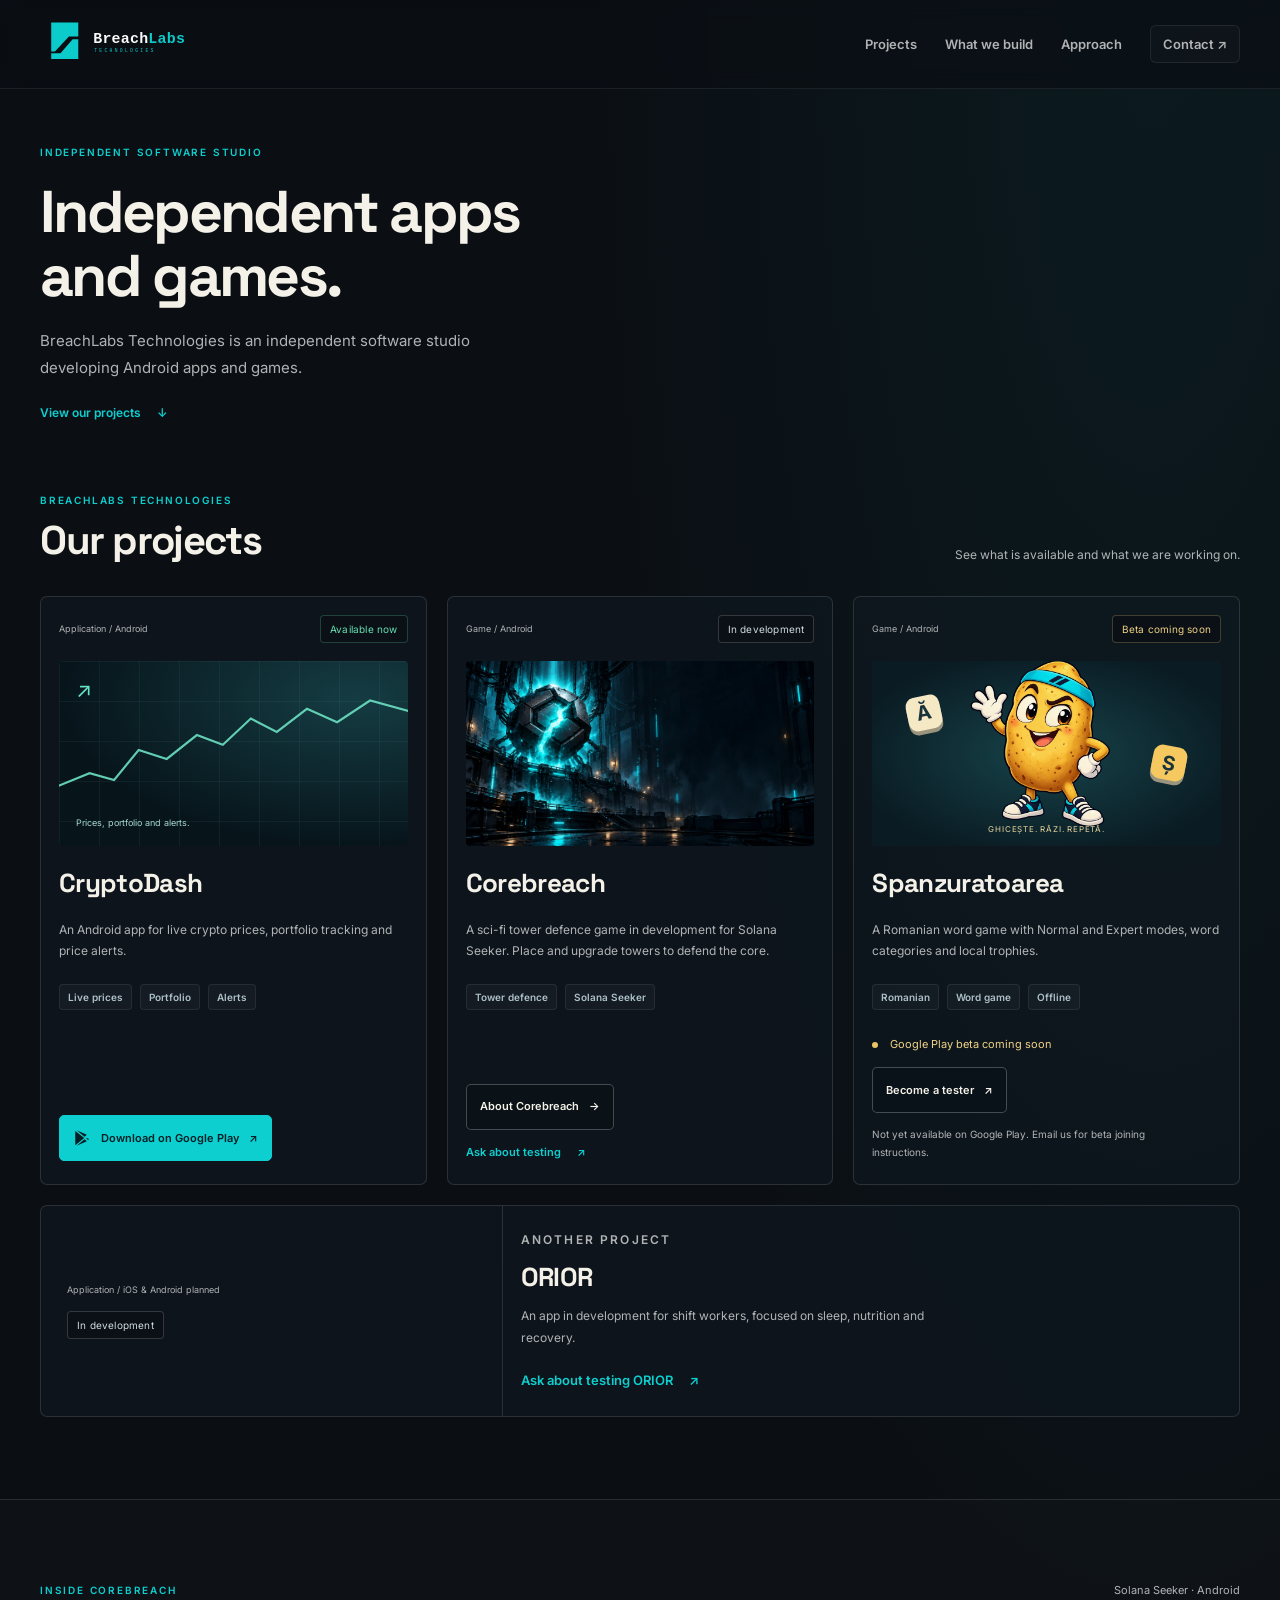
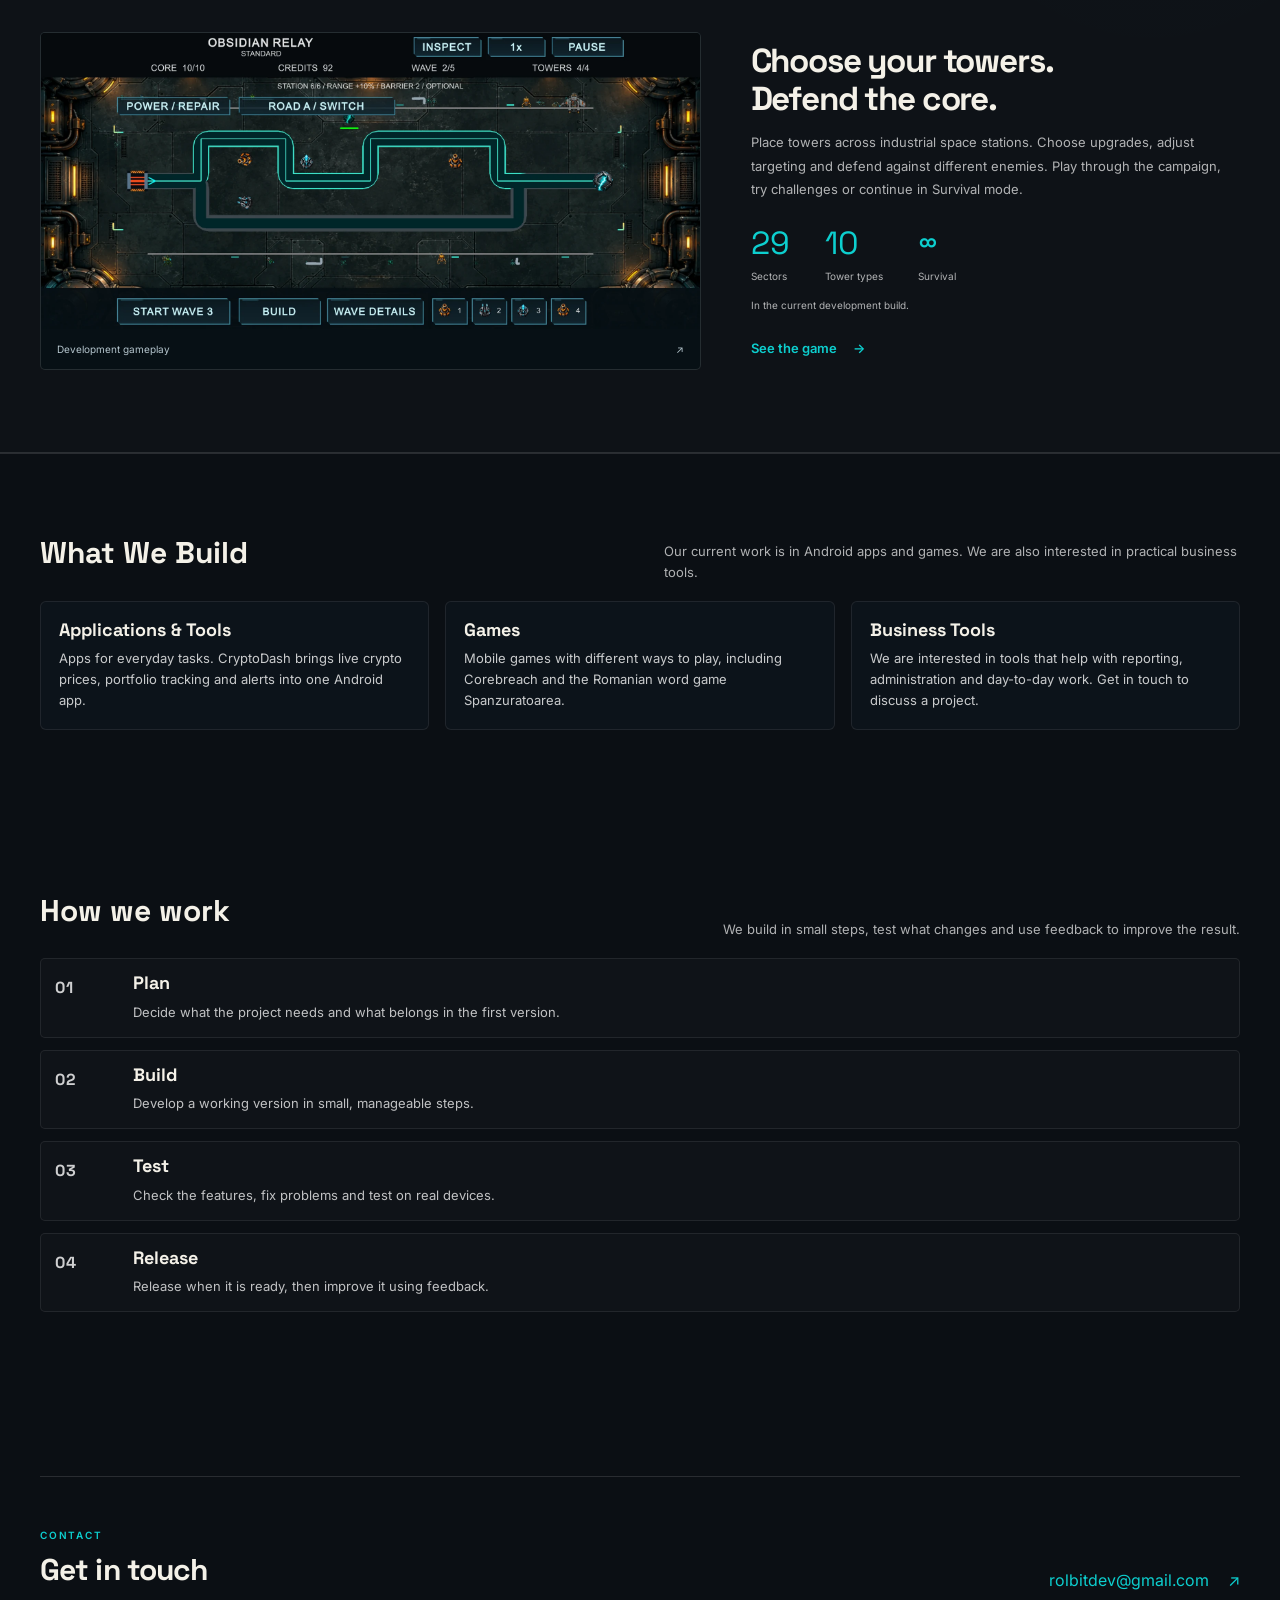
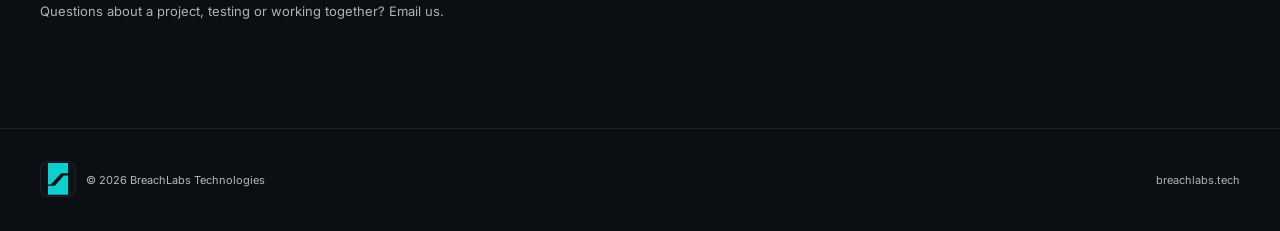
==== commit 1c83725d: "Add tester interest email links" ====
--- a/index.html
+++ b/index.html
@@ -53,12 +53,12 @@
 <article class="project-card corebreach-card"><div class="project-card-top"><span class="project-category">Game / Android</span><span class="live-badge">In development</span></div>
 <div class="corebreach-card-art"><img src="assets/corebreach/title.webp" alt="Corebreach’s cyan energy core inside an industrial space station" width="1672" height="941" loading="lazy"></div>
 <div class="project-body"><h3>Corebreach</h3><p>A sci-fi tower defence game in development for Solana Seeker. Place and upgrade towers to defend the core.</p><div class="tag-row"><span class="tag">Tower defence</span><span class="tag">Solana Seeker</span></div>
-<a class="btn btn-secondary" href="corebreach/">About Corebreach <span aria-hidden="true">→</span></a></div></article>
+<a class="btn btn-secondary" href="corebreach/">About Corebreach <span aria-hidden="true">→</span></a><a class="text-link tester-link" href="mailto:rolbitdev@gmail.com?subject=COREBREACH%20playtest%20interest">Ask about testing <span aria-hidden="true">↗</span></a></div></article>
 
 <article class="project-card potato-card"><div class="project-card-top"><span class="project-category">Game / Android</span><span class="live-badge upcoming">Beta coming soon</span></div>
 <div class="potato-graphic"><span class="potato-letter letter-one" aria-hidden="true">Ă</span><img src="assets/spanzuratoarea/mascot.webp" alt="Spanzuratoarea’s cheerful potato mascot" width="580" height="580" loading="lazy"><span class="potato-letter letter-two" aria-hidden="true">Ș</span><span class="potato-graphic-label" lang="ro">Ghicește. Râzi. Repetă.</span></div>
 <div class="project-body"><h3>Spanzuratoarea</h3><p>A Romanian word game with Normal and Expert modes, word categories and local trophies.</p><div class="tag-row"><span class="tag">Romanian</span><span class="tag">Word game</span><span class="tag">Offline</span></div>
-<div class="coming-note"><span class="status-dot amber" aria-hidden="true"></span> Google Play beta coming soon</div><p class="small-note">Not yet available on Google Play.</p></div></article>
+<div class="coming-note"><span class="status-dot amber" aria-hidden="true"></span> Google Play beta coming soon</div><a class="btn btn-secondary tester-button" href="mailto:rolbitdev@gmail.com?subject=Spanzuratoarea%20beta%20testing&amp;body=Hi%2C%20I%27d%20like%20to%20test%20Spanzuratoarea%20on%20Android.%20Please%20send%20me%20the%20joining%20instructions%20when%20the%20beta%20is%20ready.">Become a tester <span aria-hidden="true">↗</span></a><p class="small-note">Not yet available on Google Play. Email us for beta joining instructions.</p></div></article>
 
 <article class="project-card orior-card"><div class="project-card-top"><span class="project-category">Application / iOS &amp; Android planned</span><span class="live-badge">In development</span></div><div class="project-body"><p class="eyebrow">Another project</p><h3>ORIOR</h3><p>An app in development for shift workers, focused on sleep, nutrition and recovery.</p><a class="text-link" href="mailto:rolbitdev@gmail.com?subject=ORIOR%20tester%20interest">Ask about testing ORIOR <span aria-hidden="true">↗</span></a></div></article>
 </div></div></section>
--- a/showcase.css
+++ b/showcase.css
@@ -275,3 +275,7 @@
  .release-layout { grid-template-columns:1fr; gap:22px; padding-top:35px; }
  .release-layout h2 { font-size:30px; }
 }
+
+/* Tester-interest links open email; enrolment happens separately. */
+.project-body>.tester-button { margin-top:14px; }
+.project-body>.tester-link { margin-top:14px; font-size:11px; }
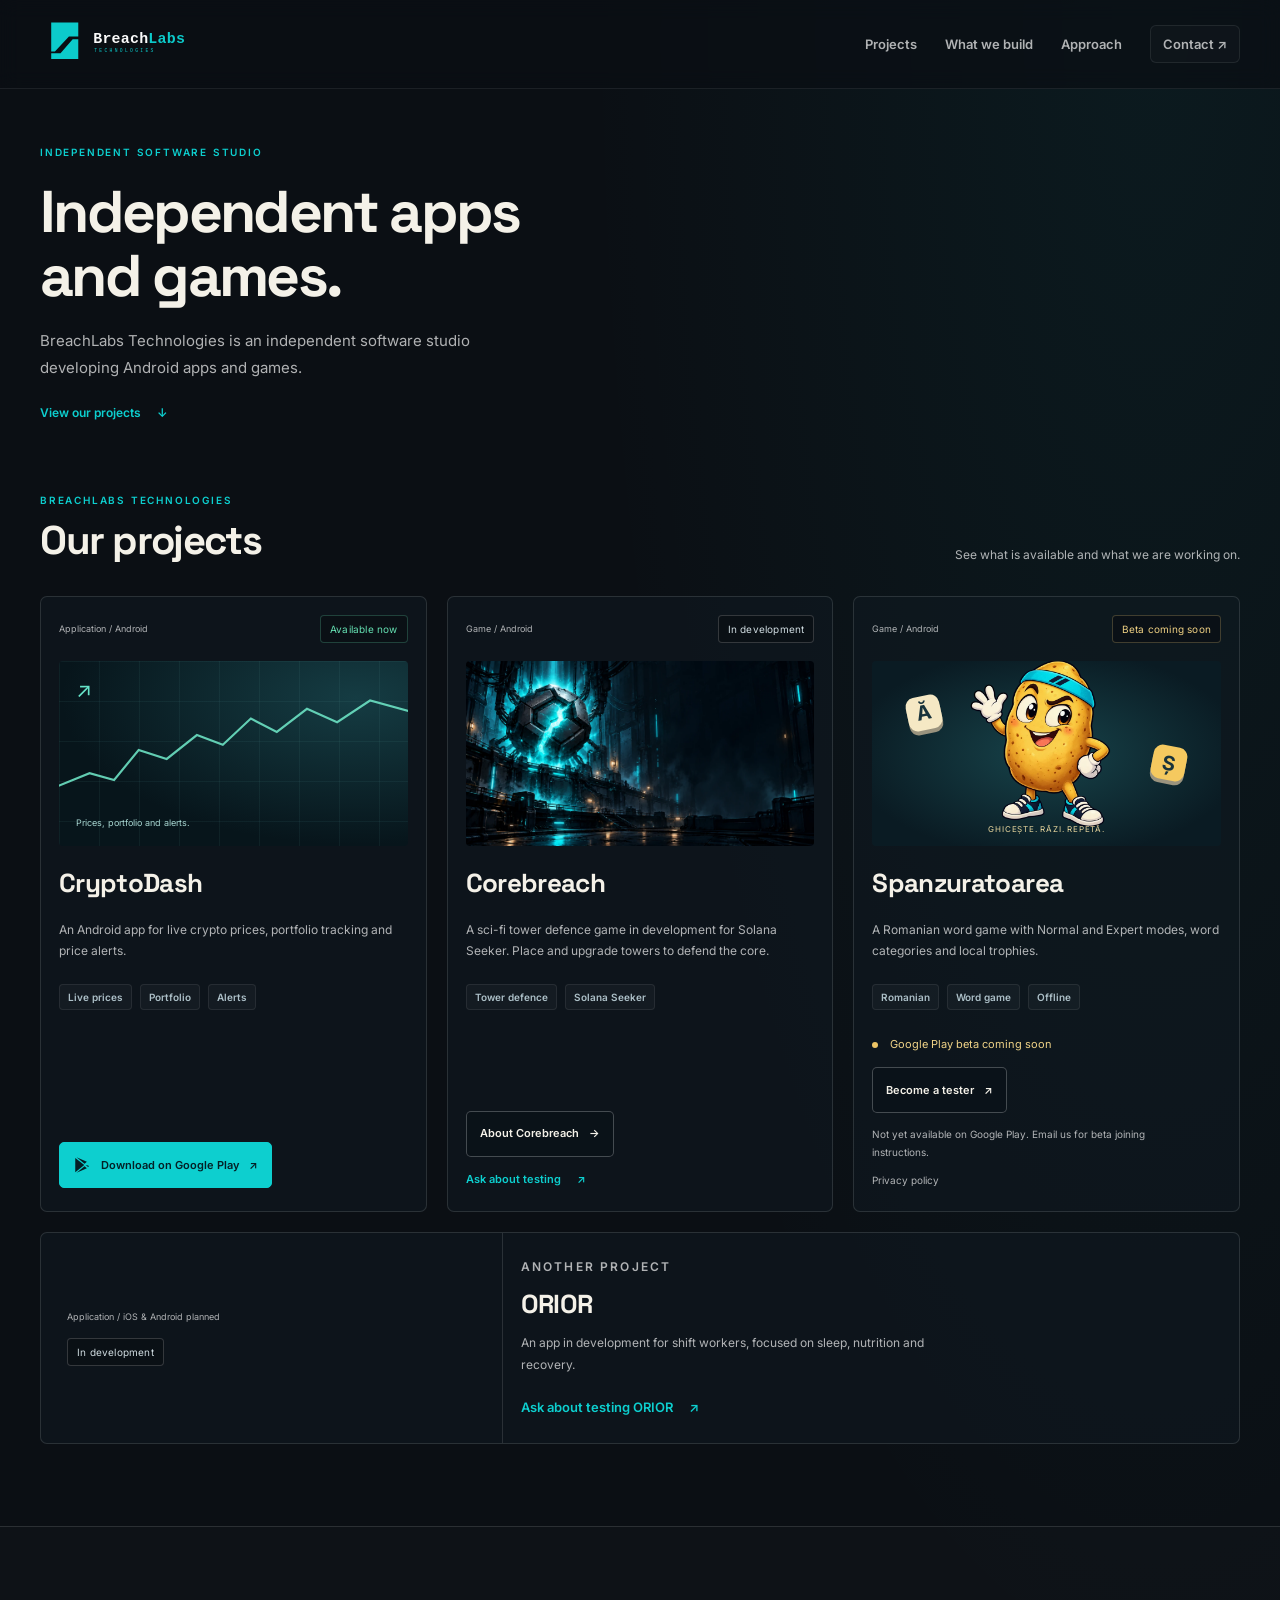
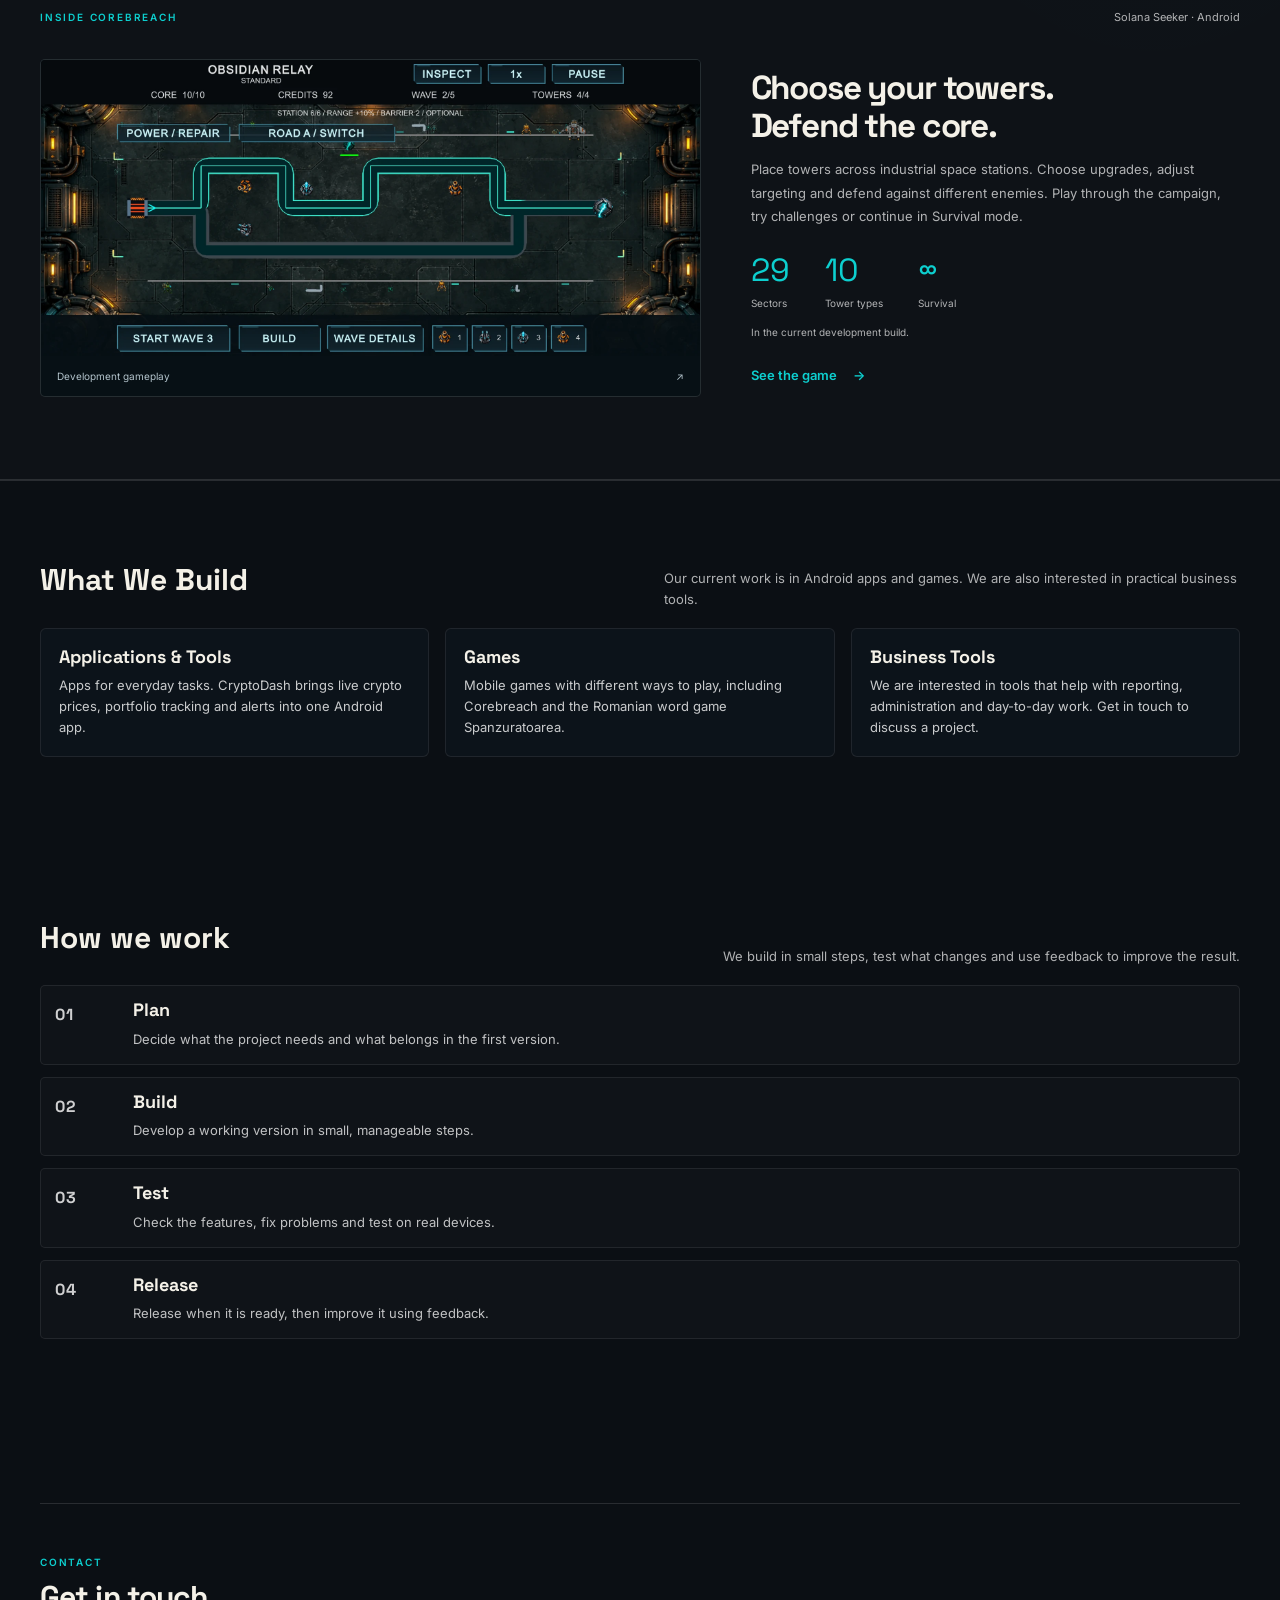
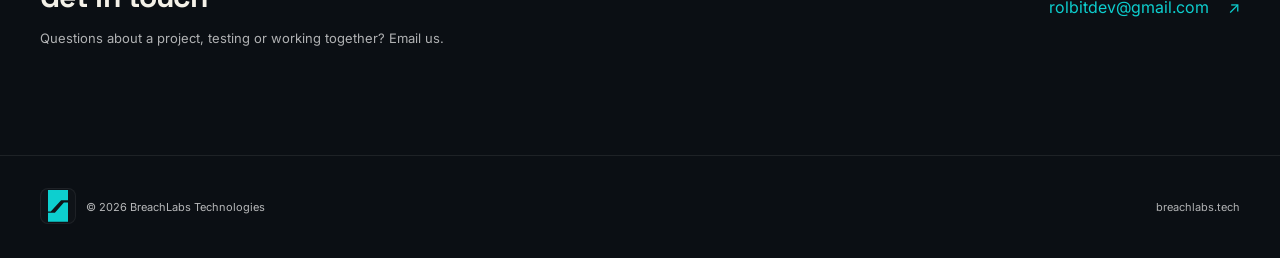
==== commit 66780d92: "Publish Spanzuratoarea privacy policy" ====
--- a/index.html
+++ b/index.html
@@ -58,7 +58,8 @@
 <article class="project-card potato-card"><div class="project-card-top"><span class="project-category">Game / Android</span><span class="live-badge upcoming">Beta coming soon</span></div>
 <div class="potato-graphic"><span class="potato-letter letter-one" aria-hidden="true">Ă</span><img src="assets/spanzuratoarea/mascot.webp" alt="Spanzuratoarea’s cheerful potato mascot" width="580" height="580" loading="lazy"><span class="potato-letter letter-two" aria-hidden="true">Ș</span><span class="potato-graphic-label" lang="ro">Ghicește. Râzi. Repetă.</span></div>
 <div class="project-body"><h3>Spanzuratoarea</h3><p>A Romanian word game with Normal and Expert modes, word categories and local trophies.</p><div class="tag-row"><span class="tag">Romanian</span><span class="tag">Word game</span><span class="tag">Offline</span></div>
-<div class="coming-note"><span class="status-dot amber" aria-hidden="true"></span> Google Play beta coming soon</div><a class="btn btn-secondary tester-button" href="mailto:rolbitdev@gmail.com?subject=Spanzuratoarea%20beta%20testing&amp;body=Hi%2C%20I%27d%20like%20to%20test%20Spanzuratoarea%20on%20Android.%20Please%20send%20me%20the%20joining%20instructions%20when%20the%20beta%20is%20ready.">Become a tester <span aria-hidden="true">↗</span></a><p class="small-note">Not yet available on Google Play. Email us for beta joining instructions.</p></div></article>
+<div class="coming-note"><span class="status-dot amber" aria-hidden="true"></span> Google Play beta coming soon</div><a class="btn btn-secondary tester-button" href="mailto:rolbitdev@gmail.com?subject=Spanzuratoarea%20beta%20testing&amp;body=Hi%2C%20I%27d%20like%20to%20test%20Spanzuratoarea%20on%20Android.%20Please%20send%20me%20the%20joining%20instructions%20when%20the%20beta%20is%20ready.">Become a tester <span aria-hidden="true">↗</span></a><p class="small-note">Not yet available on Google Play. Email us for beta joining instructions.</p>
+<a class="small-note" href="spanzuratoarea/privacy/">Privacy policy</a></div></article>
 
 <article class="project-card orior-card"><div class="project-card-top"><span class="project-category">Application / iOS &amp; Android planned</span><span class="live-badge">In development</span></div><div class="project-body"><p class="eyebrow">Another project</p><h3>ORIOR</h3><p>An app in development for shift workers, focused on sleep, nutrition and recovery.</p><a class="text-link" href="mailto:rolbitdev@gmail.com?subject=ORIOR%20tester%20interest">Ask about testing ORIOR <span aria-hidden="true">↗</span></a></div></article>
 </div></div></section>
--- a/showcase.css
+++ b/showcase.css
@@ -279,3 +279,5 @@
 /* Tester-interest links open email; enrolment happens separately. */
 .project-body>.tester-button { margin-top:14px; }
 .project-body>.tester-link { margin-top:14px; font-size:11px; }
+.policy-footer-links { display:flex; gap:20px; flex-wrap:wrap; font-size:13px; }
+.policy-footer-links a { color:#36d4cf; text-decoration:underline; text-underline-offset:4px; }
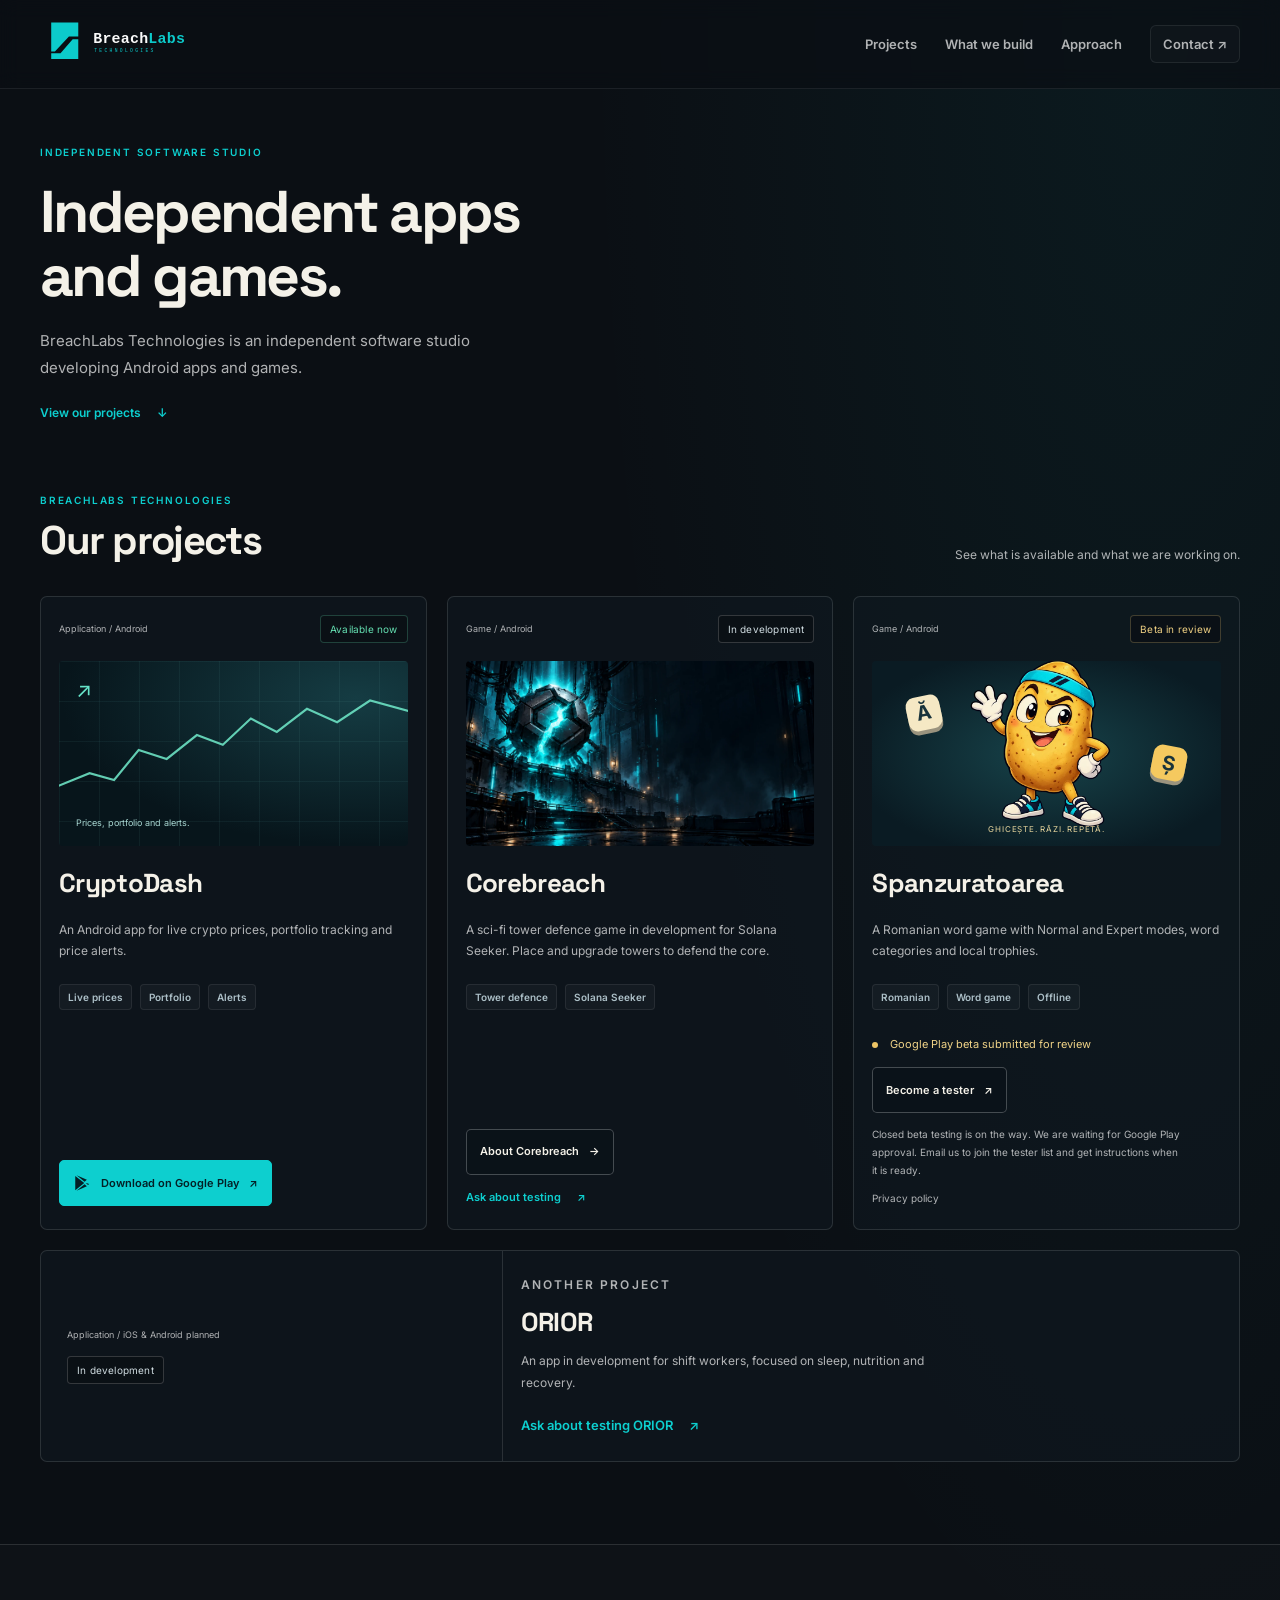
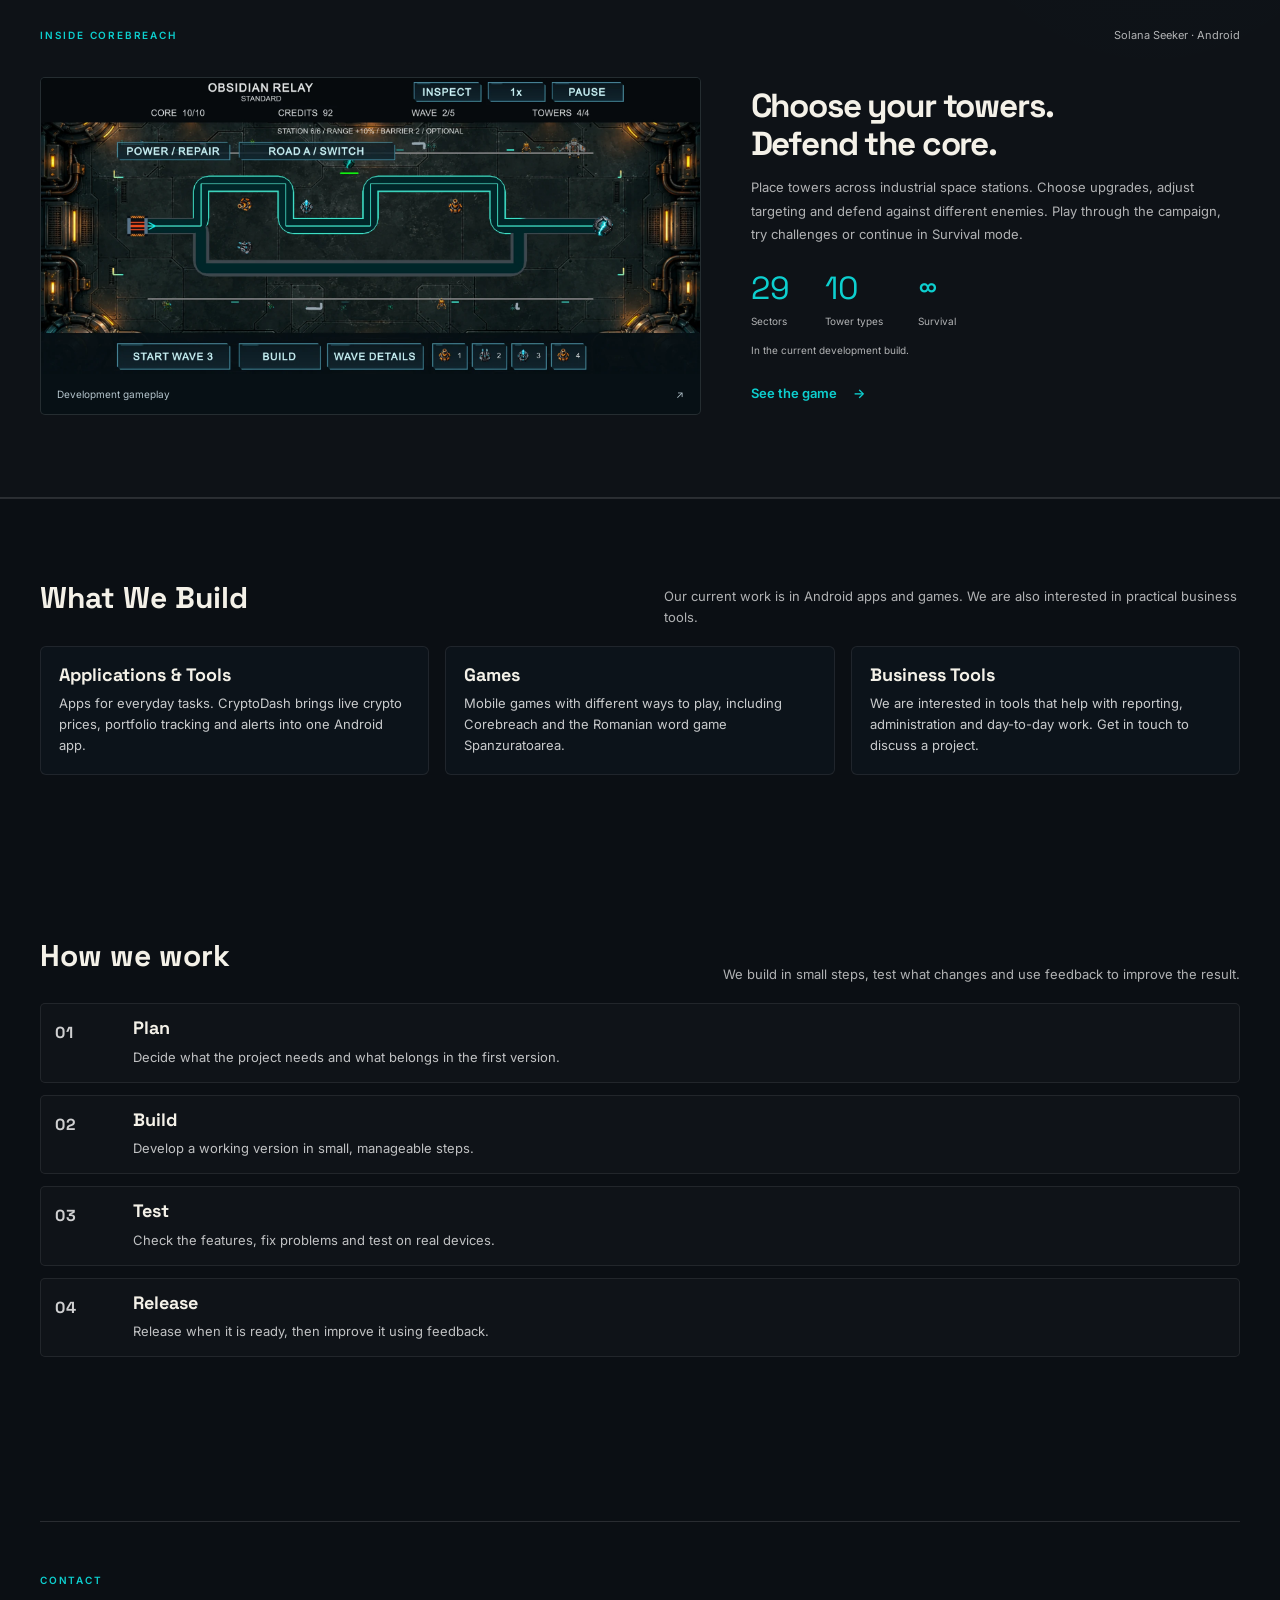
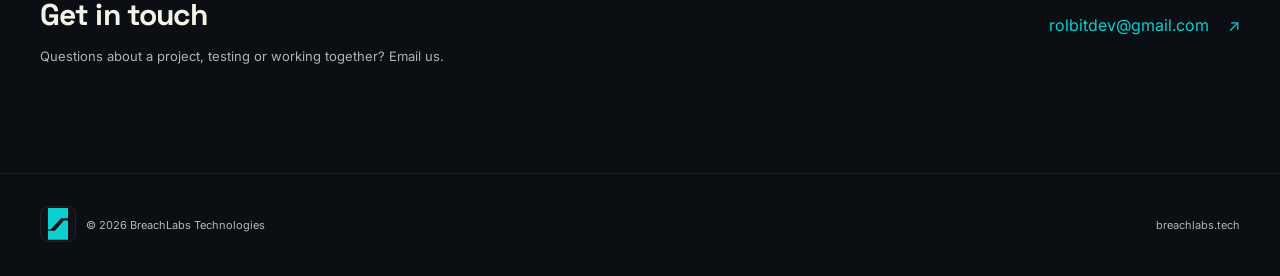
==== commit 1f3f79f3: "Update Spanzuratoarea beta review status" ====
--- a/index.html
+++ b/index.html
@@ -1,13 +1,13 @@
 <!doctype html>
 <html lang="en"><head>
 <meta charset="utf-8"><meta name="viewport" content="width=device-width, initial-scale=1">
-<title>BreachLabs Technologies — Independent Apps and Games</title><meta name="description" content="Android apps and games from BreachLabs Technologies. CryptoDash is available on Google Play. Corebreach and Spanzuratoarea are in development.">
+<title>BreachLabs Technologies — Independent Apps and Games</title><meta name="description" content="Android apps and games from BreachLabs Technologies. CryptoDash is available on Google Play. Corebreach is in development. The Spanzuratoarea Google Play beta has been submitted for review.">
 <link rel="canonical" href="https://breachlabs.tech/">
 <meta name="theme-color" content="#0b0f14">
 <link rel="icon" href="BL_Icon_Primary.svg" type="image/svg+xml">
 <link rel="apple-touch-icon" href="apple-touch-icon.png">
 <meta property="og:type" content="website"><meta property="og:title" content="BreachLabs Technologies — Independent Apps and Games">
-<meta property="og:description" content="Android apps and games from BreachLabs Technologies. CryptoDash is available on Google Play. Corebreach and Spanzuratoarea are in development."><meta property="og:url" content="https://breachlabs.tech/">
+<meta property="og:description" content="Android apps and games from BreachLabs Technologies. CryptoDash is available on Google Play. Corebreach is in development. The Spanzuratoarea Google Play beta has been submitted for review."><meta property="og:url" content="https://breachlabs.tech/">
 <meta property="og:image" content="https://breachlabs.tech/og-image.png">
 <meta name="twitter:card" content="summary_large_image">
 <link rel="preconnect" href="https://fonts.googleapis.com"><link rel="preconnect" href="https://fonts.gstatic.com" crossorigin>
@@ -55,10 +55,10 @@
 <div class="project-body"><h3>Corebreach</h3><p>A sci-fi tower defence game in development for Solana Seeker. Place and upgrade towers to defend the core.</p><div class="tag-row"><span class="tag">Tower defence</span><span class="tag">Solana Seeker</span></div>
 <a class="btn btn-secondary" href="corebreach/">About Corebreach <span aria-hidden="true">→</span></a><a class="text-link tester-link" href="mailto:rolbitdev@gmail.com?subject=COREBREACH%20playtest%20interest">Ask about testing <span aria-hidden="true">↗</span></a></div></article>
 
-<article class="project-card potato-card"><div class="project-card-top"><span class="project-category">Game / Android</span><span class="live-badge upcoming">Beta coming soon</span></div>
+<article class="project-card potato-card"><div class="project-card-top"><span class="project-category">Game / Android</span><span class="live-badge upcoming">Beta in review</span></div>
 <div class="potato-graphic"><span class="potato-letter letter-one" aria-hidden="true">Ă</span><img src="assets/spanzuratoarea/mascot.webp" alt="Spanzuratoarea’s cheerful potato mascot" width="580" height="580" loading="lazy"><span class="potato-letter letter-two" aria-hidden="true">Ș</span><span class="potato-graphic-label" lang="ro">Ghicește. Râzi. Repetă.</span></div>
 <div class="project-body"><h3>Spanzuratoarea</h3><p>A Romanian word game with Normal and Expert modes, word categories and local trophies.</p><div class="tag-row"><span class="tag">Romanian</span><span class="tag">Word game</span><span class="tag">Offline</span></div>
-<div class="coming-note"><span class="status-dot amber" aria-hidden="true"></span> Google Play beta coming soon</div><a class="btn btn-secondary tester-button" href="mailto:rolbitdev@gmail.com?subject=Spanzuratoarea%20beta%20testing&amp;body=Hi%2C%20I%27d%20like%20to%20test%20Spanzuratoarea%20on%20Android.%20Please%20send%20me%20the%20joining%20instructions%20when%20the%20beta%20is%20ready.">Become a tester <span aria-hidden="true">↗</span></a><p class="small-note">Not yet available on Google Play. Email us for beta joining instructions.</p>
+<div class="coming-note"><span class="status-dot amber" aria-hidden="true"></span> Google Play beta submitted for review</div><a class="btn btn-secondary tester-button" href="mailto:rolbitdev@gmail.com?subject=Spanzuratoarea%20beta%20testing&amp;body=Hi%2C%20I%27d%20like%20to%20test%20Spanzuratoarea%20on%20Android.%20Please%20send%20me%20the%20joining%20instructions%20when%20the%20beta%20is%20ready.">Become a tester <span aria-hidden="true">↗</span></a><p class="small-note">Closed beta testing is on the way. We are waiting for Google Play approval. Email us to join the tester list and get instructions when it is ready.</p>
 <a class="small-note" href="spanzuratoarea/privacy/">Privacy policy</a></div></article>
 
 <article class="project-card orior-card"><div class="project-card-top"><span class="project-category">Application / iOS &amp; Android planned</span><span class="live-badge">In development</span></div><div class="project-body"><p class="eyebrow">Another project</p><h3>ORIOR</h3><p>An app in development for shift workers, focused on sleep, nutrition and recovery.</p><a class="text-link" href="mailto:rolbitdev@gmail.com?subject=ORIOR%20tester%20interest">Ask about testing ORIOR <span aria-hidden="true">↗</span></a></div></article>
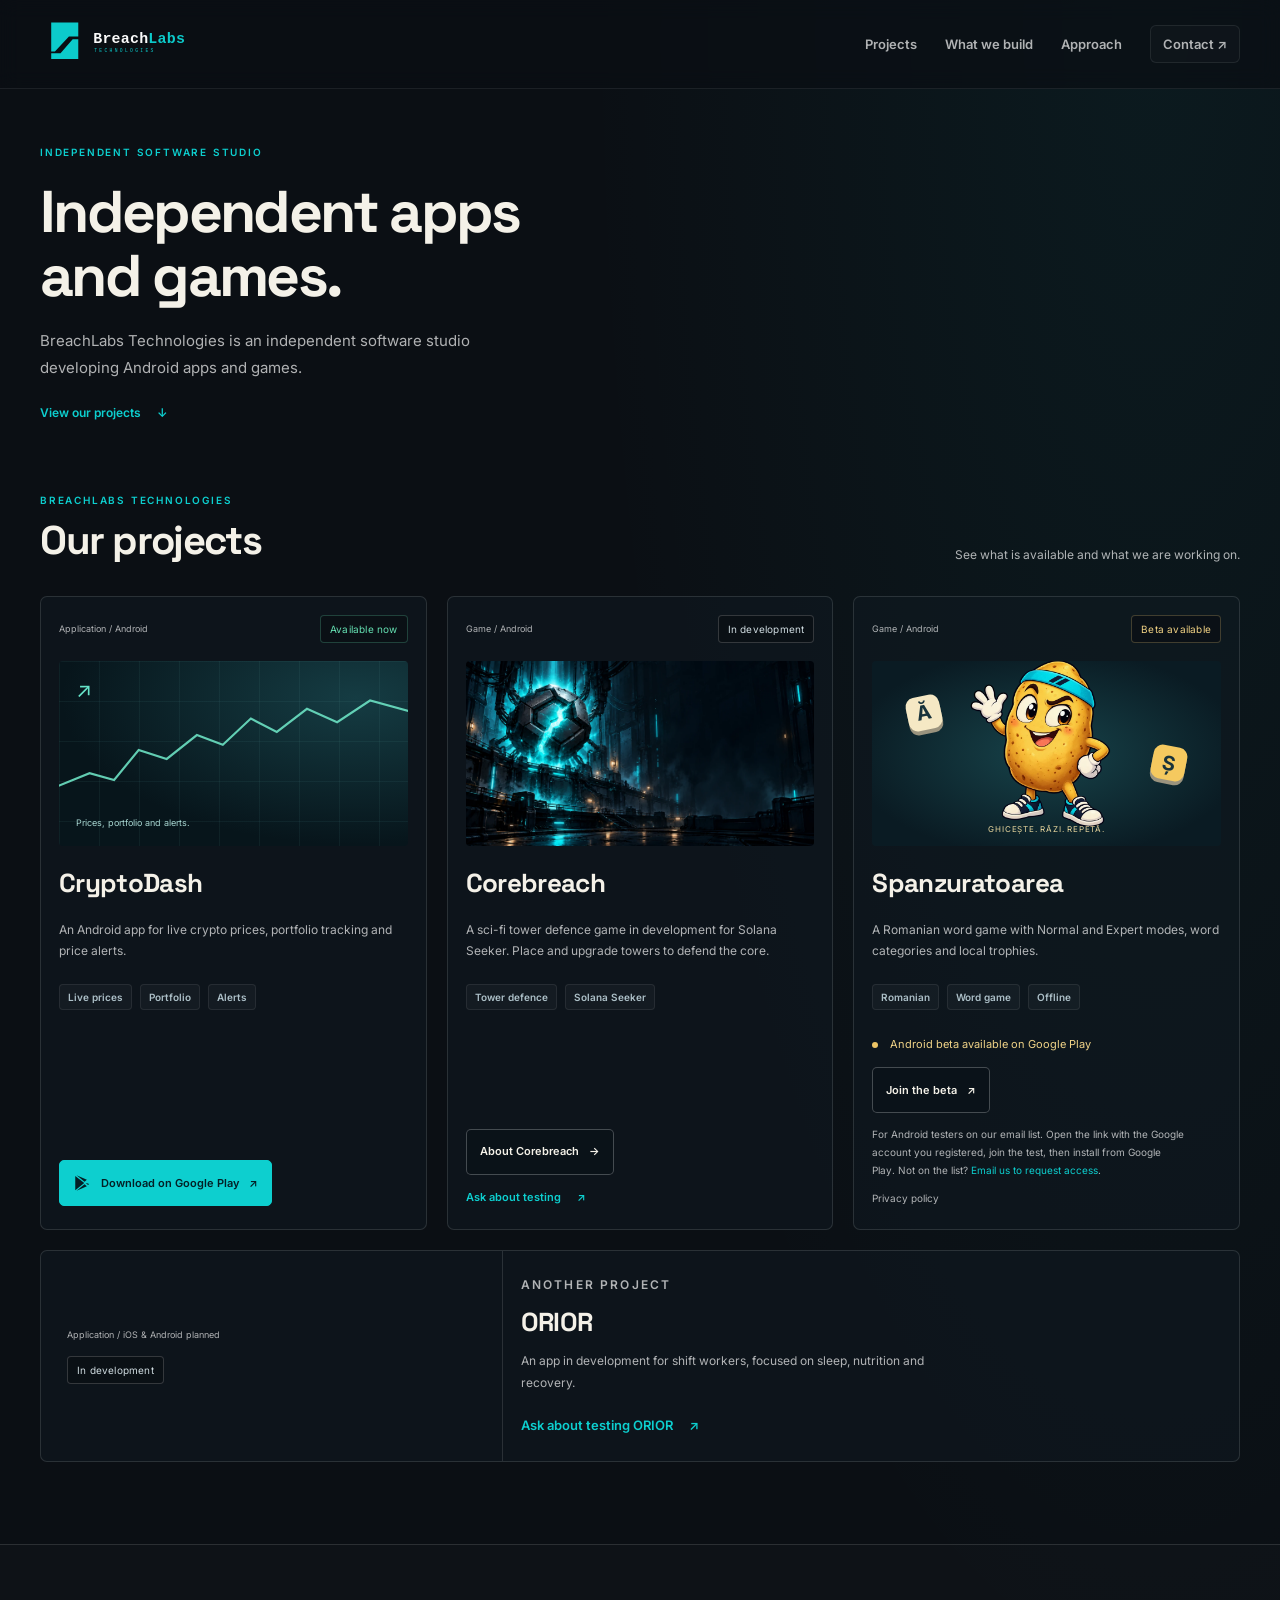
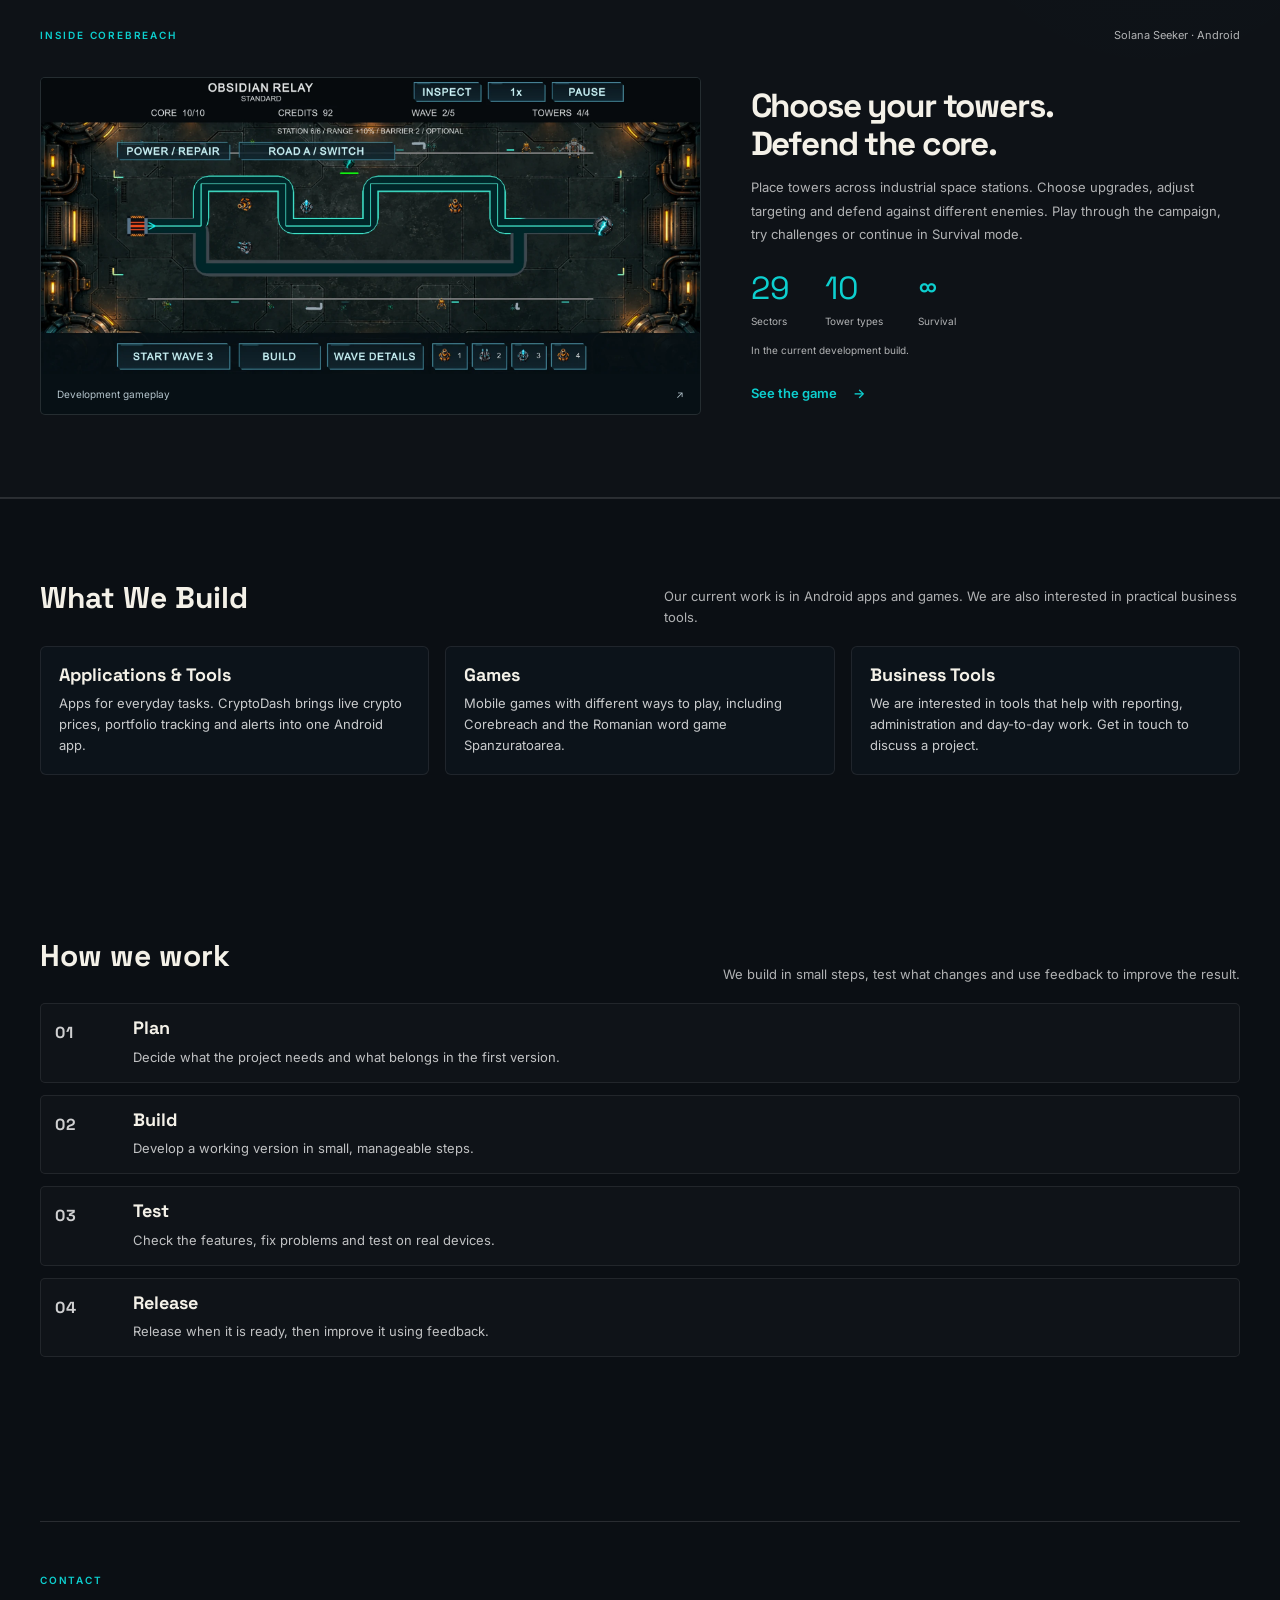
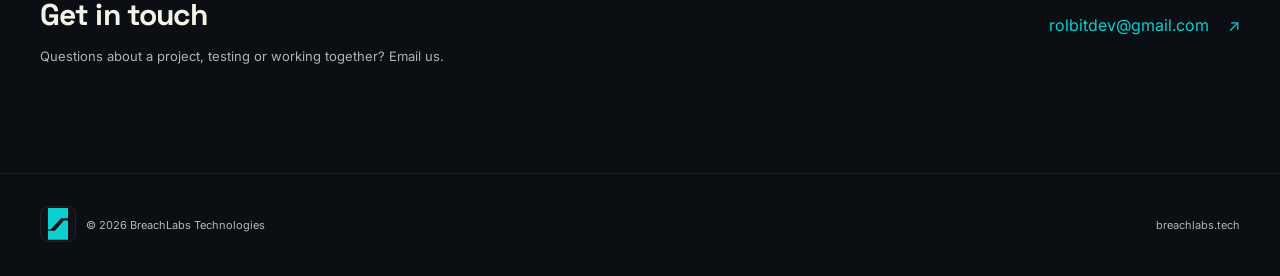
==== commit 788c3601: "Publish Spanzuratoarea beta joining link" ====
--- a/index.html
+++ b/index.html
@@ -1,13 +1,13 @@
 <!doctype html>
 <html lang="en"><head>
 <meta charset="utf-8"><meta name="viewport" content="width=device-width, initial-scale=1">
-<title>BreachLabs Technologies — Independent Apps and Games</title><meta name="description" content="Android apps and games from BreachLabs Technologies. CryptoDash is available on Google Play. Corebreach is in development. The Spanzuratoarea Google Play beta has been submitted for review.">
+<title>BreachLabs Technologies — Independent Apps and Games</title><meta name="description" content="Android apps and games from BreachLabs Technologies. CryptoDash is available on Google Play. Corebreach is in development. The Spanzuratoarea beta is available to registered Android testers on Google Play.">
 <link rel="canonical" href="https://breachlabs.tech/">
 <meta name="theme-color" content="#0b0f14">
 <link rel="icon" href="BL_Icon_Primary.svg" type="image/svg+xml">
 <link rel="apple-touch-icon" href="apple-touch-icon.png">
 <meta property="og:type" content="website"><meta property="og:title" content="BreachLabs Technologies — Independent Apps and Games">
-<meta property="og:description" content="Android apps and games from BreachLabs Technologies. CryptoDash is available on Google Play. Corebreach is in development. The Spanzuratoarea Google Play beta has been submitted for review."><meta property="og:url" content="https://breachlabs.tech/">
+<meta property="og:description" content="Android apps and games from BreachLabs Technologies. CryptoDash is available on Google Play. Corebreach is in development. The Spanzuratoarea beta is available to registered Android testers on Google Play."><meta property="og:url" content="https://breachlabs.tech/">
 <meta property="og:image" content="https://breachlabs.tech/og-image.png">
 <meta name="twitter:card" content="summary_large_image">
 <link rel="preconnect" href="https://fonts.googleapis.com"><link rel="preconnect" href="https://fonts.gstatic.com" crossorigin>
@@ -55,10 +55,10 @@
 <div class="project-body"><h3>Corebreach</h3><p>A sci-fi tower defence game in development for Solana Seeker. Place and upgrade towers to defend the core.</p><div class="tag-row"><span class="tag">Tower defence</span><span class="tag">Solana Seeker</span></div>
 <a class="btn btn-secondary" href="corebreach/">About Corebreach <span aria-hidden="true">→</span></a><a class="text-link tester-link" href="mailto:rolbitdev@gmail.com?subject=COREBREACH%20playtest%20interest">Ask about testing <span aria-hidden="true">↗</span></a></div></article>
 
-<article class="project-card potato-card"><div class="project-card-top"><span class="project-category">Game / Android</span><span class="live-badge upcoming">Beta in review</span></div>
+<article class="project-card potato-card"><div class="project-card-top"><span class="project-category">Game / Android</span><span class="live-badge upcoming">Beta available</span></div>
 <div class="potato-graphic"><span class="potato-letter letter-one" aria-hidden="true">Ă</span><img src="assets/spanzuratoarea/mascot.webp" alt="Spanzuratoarea’s cheerful potato mascot" width="580" height="580" loading="lazy"><span class="potato-letter letter-two" aria-hidden="true">Ș</span><span class="potato-graphic-label" lang="ro">Ghicește. Râzi. Repetă.</span></div>
 <div class="project-body"><h3>Spanzuratoarea</h3><p>A Romanian word game with Normal and Expert modes, word categories and local trophies.</p><div class="tag-row"><span class="tag">Romanian</span><span class="tag">Word game</span><span class="tag">Offline</span></div>
-<div class="coming-note"><span class="status-dot amber" aria-hidden="true"></span> Google Play beta submitted for review</div><a class="btn btn-secondary tester-button" href="mailto:rolbitdev@gmail.com?subject=Spanzuratoarea%20beta%20testing&amp;body=Hi%2C%20I%27d%20like%20to%20test%20Spanzuratoarea%20on%20Android.%20Please%20send%20me%20the%20joining%20instructions%20when%20the%20beta%20is%20ready.">Become a tester <span aria-hidden="true">↗</span></a><p class="small-note">Closed beta testing is on the way. We are waiting for Google Play approval. Email us to join the tester list and get instructions when it is ready.</p>
+<div class="coming-note"><span class="status-dot amber" aria-hidden="true"></span> Android beta available on Google Play</div><a class="btn btn-secondary tester-button" href="https://play.google.com/apps/testing/tech.breachlabs.spanzuratoarea">Join the beta <span aria-hidden="true">↗</span></a><p class="small-note">For Android testers on our email list. Open the link with the Google account you registered, join the test, then install from Google Play. Not on the list? <a href="mailto:rolbitdev@gmail.com?subject=Spanzuratoarea%20beta%20testing">Email us to request access</a>.</p>
 <a class="small-note" href="spanzuratoarea/privacy/">Privacy policy</a></div></article>
 
 <article class="project-card orior-card"><div class="project-card-top"><span class="project-category">Application / iOS &amp; Android planned</span><span class="live-badge">In development</span></div><div class="project-body"><p class="eyebrow">Another project</p><h3>ORIOR</h3><p>An app in development for shift workers, focused on sleep, nutrition and recovery.</p><a class="text-link" href="mailto:rolbitdev@gmail.com?subject=ORIOR%20tester%20interest">Ask about testing ORIOR <span aria-hidden="true">↗</span></a></div></article>
